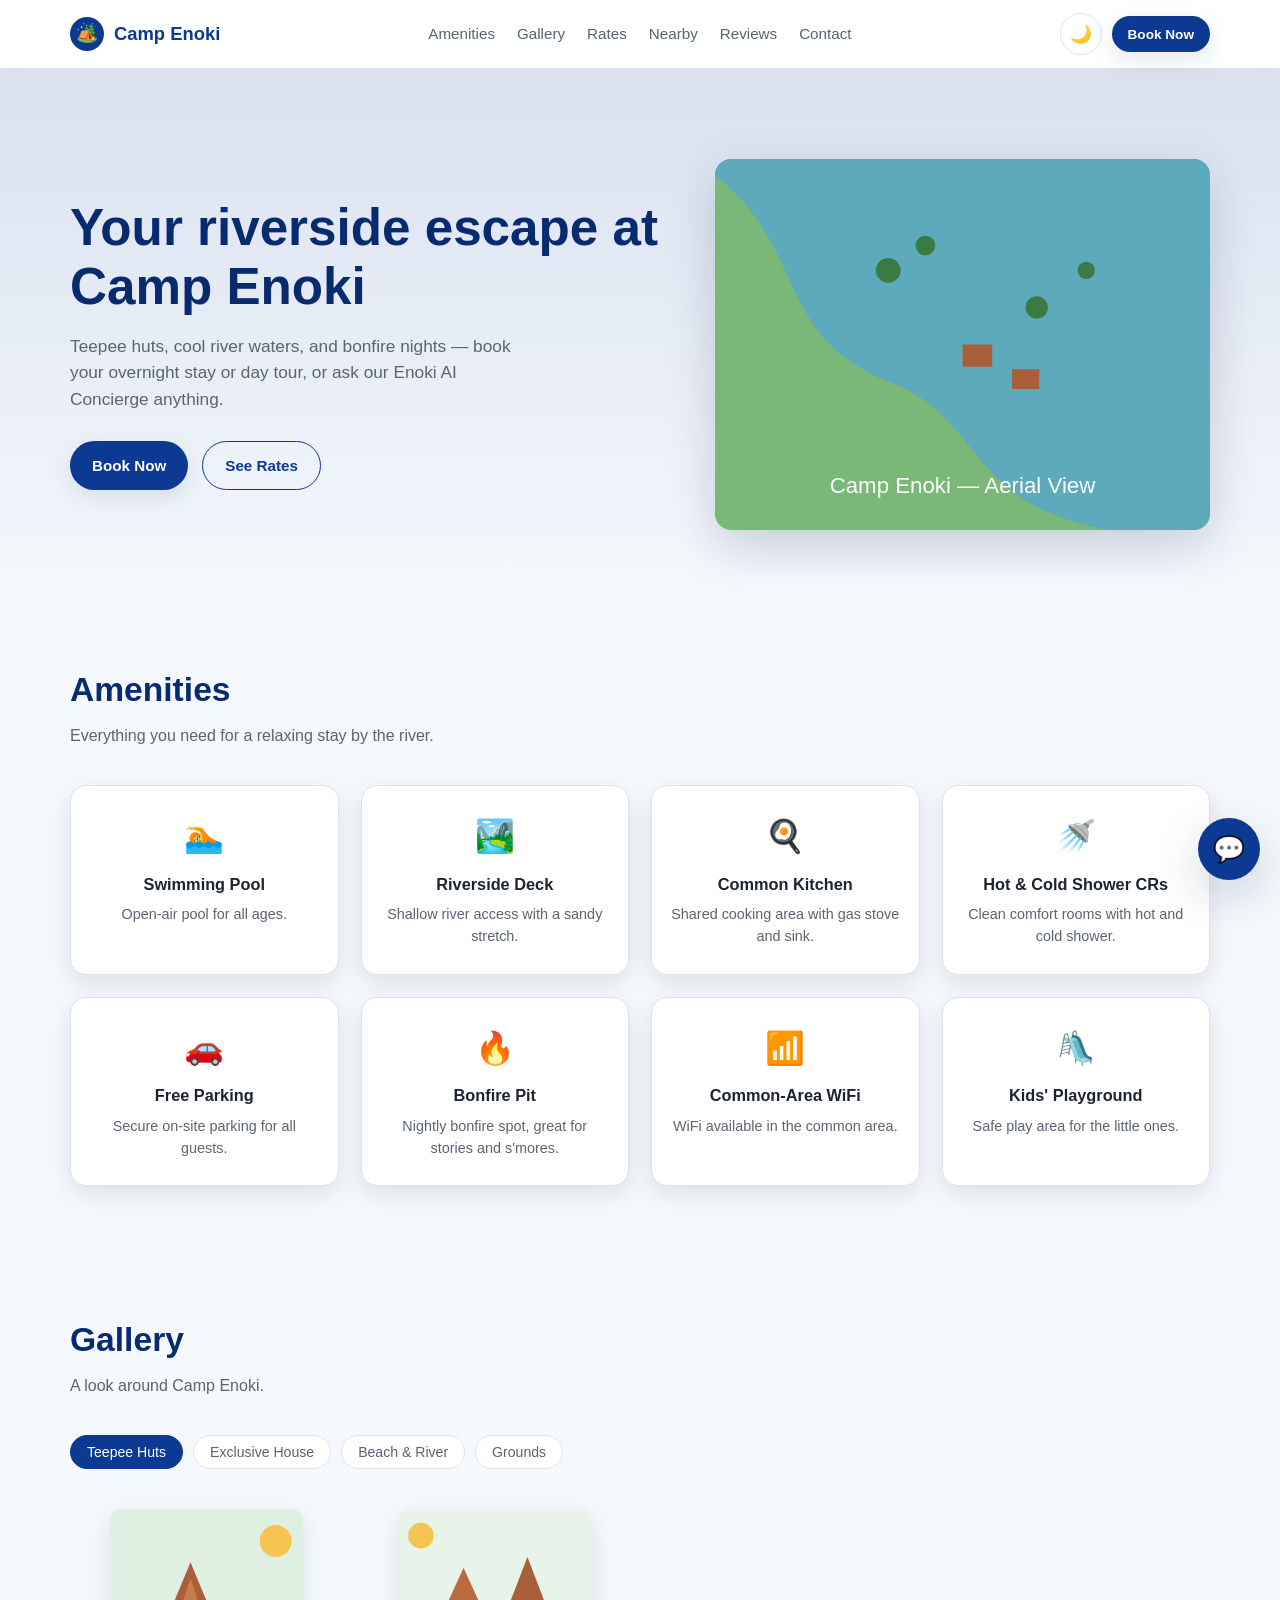
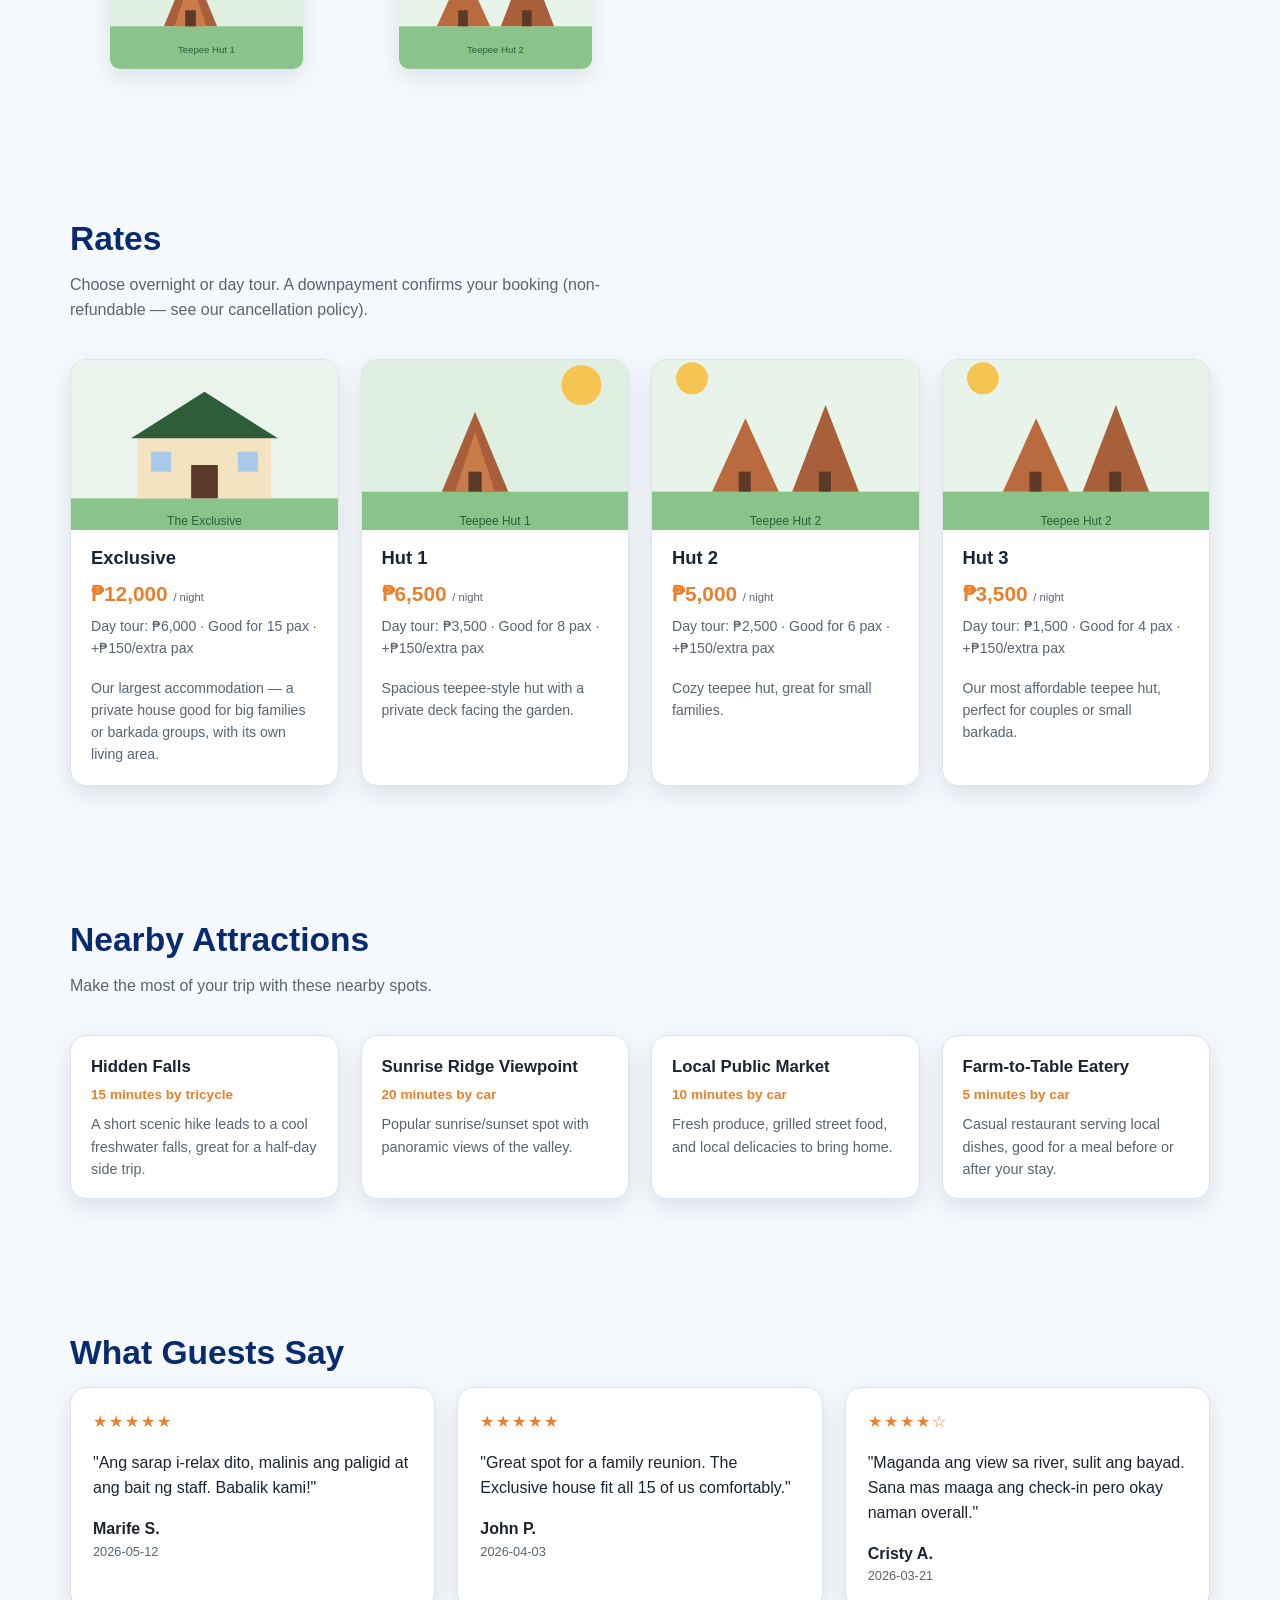
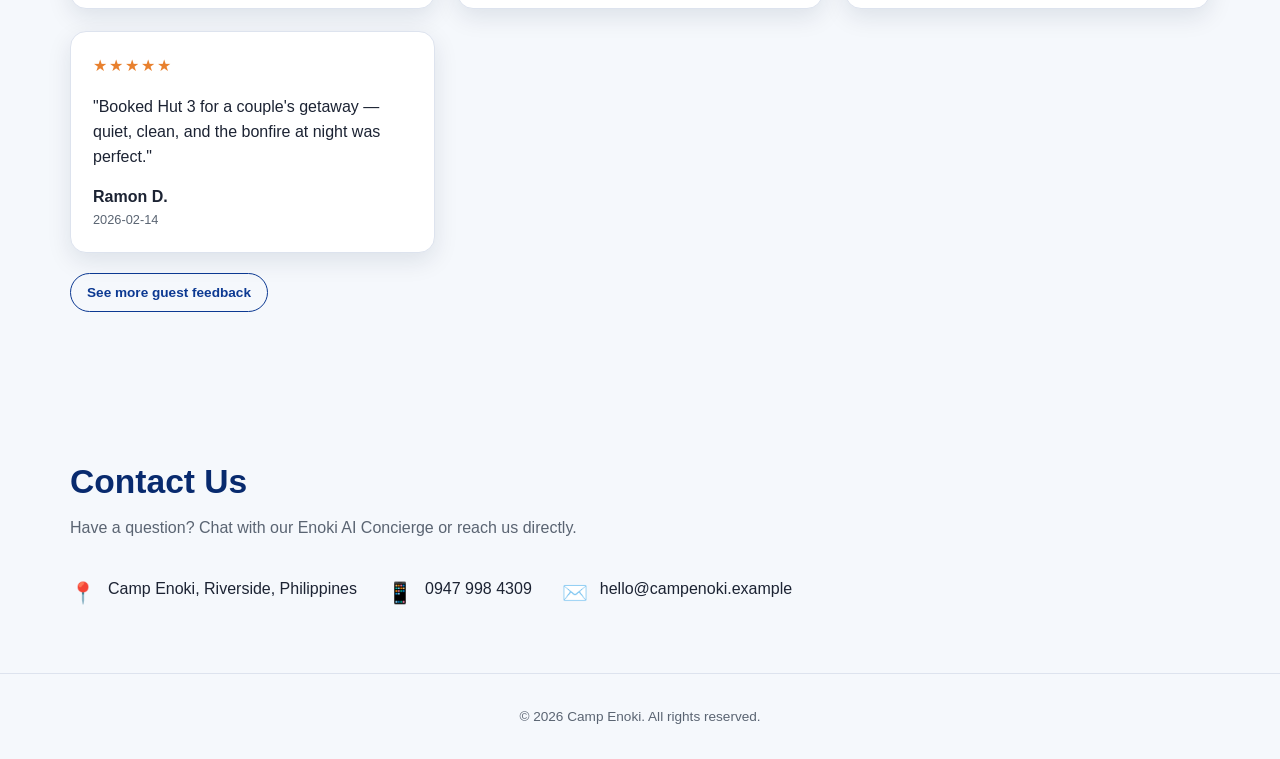
==== index.html @ 777eb02c "Initial commit: Camp Enoki AI Concierge (Phase 1 + Phase 2) Static GitHub Pages site with a local-FA" ====
<!doctype html>
<html lang="en">
<head>
<meta charset="UTF-8" />
<meta name="viewport" content="width=device-width, initial-scale=1, viewport-fit=cover" />
<title>Camp Enoki — Nature Resort & Getaway</title>
<meta name="description" content="Camp Enoki resort — teepee huts, riverside swimming, and the Enoki AI Concierge to help with rates, availability, directions, amenities, and booking." />
<meta name="theme-color" content="#0c3992" />
<link rel="manifest" href="manifest.webmanifest" />
<link rel="icon" href="icons/icon-192.png" />
<link rel="apple-touch-icon" href="icons/icon-192.png" />
<link rel="stylesheet" href="css/styles.css" />
</head>
<body>

<header class="site-header">
  <div class="wrap">
    <a class="brand" href="#top">
      <span class="brand-logo">🏕️</span>
      <span id="brandName">Camp Enoki</span>
    </a>
    <nav>
      <ul class="nav-links" id="navLinks">
        <li><a href="#amenities">Amenities</a></li>
        <li><a href="#gallery">Gallery</a></li>
        <li><a href="#rates">Rates</a></li>
        <li><a href="#attractions">Nearby</a></li>
        <li><a href="#reviews">Reviews</a></li>
        <li><a href="#contact">Contact</a></li>
      </ul>
    </nav>
    <div class="header-actions">
      <button class="theme-toggle" id="themeToggle" aria-label="Toggle dark mode">🌙</button>
      <button class="btn btn-primary btn-sm" data-open-booking>Book Now</button>
      <button class="nav-toggle" id="navToggle" aria-label="Toggle menu">☰</button>
    </div>
  </div>
</header>

<main id="top">
  <section class="hero">
    <div class="wrap">
      <div>
        <h1 id="heroTitle">Your riverside escape at Camp Enoki</h1>
        <p id="heroSubtitle">Teepee huts, cool river waters, and bonfire nights — book your overnight stay or day tour, or ask our Enoki AI Concierge anything.</p>
        <div class="hero-actions">
          <button class="btn btn-primary" data-open-booking>Book Now</button>
          <a class="btn btn-outline" href="#rates">See Rates</a>
        </div>
      </div>
      <div class="hero-art">
        <img src="images/aerial-1.svg" alt="Camp Enoki aerial view" />
      </div>
    </div>
  </section>

  <section id="amenities">
    <div class="wrap">
      <h2 class="section-title">Amenities</h2>
      <p class="section-sub">Everything you need for a relaxing stay by the river.</p>
      <div class="grid grid-4" id="amenitiesGrid"></div>
    </div>
  </section>

  <section id="gallery">
    <div class="wrap">
      <h2 class="section-title">Gallery</h2>
      <p class="section-sub">A look around Camp Enoki.</p>
      <div class="gallery-tabs" id="galleryTabs"></div>
      <div class="gallery-grid" id="galleryGrid"></div>
    </div>
  </section>

  <section id="rates">
    <div class="wrap">
      <h2 class="section-title">Rates</h2>
      <p class="section-sub">Choose overnight or day tour. A downpayment confirms your booking (non-refundable — see our cancellation policy).</p>
      <div class="grid grid-4" id="ratesGrid"></div>
    </div>
  </section>

  <section id="attractions">
    <div class="wrap">
      <h2 class="section-title">Nearby Attractions</h2>
      <p class="section-sub">Make the most of your trip with these nearby spots.</p>
      <div class="grid grid-4" id="attractionsGrid"></div>
    </div>
  </section>

  <section id="reviews">
    <div class="wrap">
      <h2 class="section-title">What Guests Say</h2>
      <div class="grid grid-3" id="reviewsGrid"></div>
      <p style="margin-top:20px">
        <a class="btn btn-outline btn-sm" href="https://drive.google.com/drive/folders/1k8JHJHO5PK9kFqcwMkbS06wpeqVtQdl6?usp=sharing" target="_blank" rel="noopener">See more guest feedback</a>
      </p>
    </div>
  </section>

  <section id="contact">
    <div class="wrap">
      <h2 class="section-title">Contact Us</h2>
      <p class="section-sub">Have a question? Chat with our Enoki AI Concierge or reach us directly.</p>
      <div class="contact-block">
        <div class="contact-item"><span class="icon">📍</span><div id="contactAddress">Camp Enoki<br />Riverside, Philippines</div></div>
        <div class="contact-item"><span class="icon">📱</span><div id="contactPhone">0947 998 4309</div></div>
        <div class="contact-item"><span class="icon">✉️</span><div id="contactEmail">hello@campenoki.example</div></div>
        <div class="contact-item hidden" id="contactFacebookItem"><span class="icon">📘</span><div><a id="contactFacebookLink" href="#" target="_blank" rel="noopener">Facebook Page</a></div></div>
      </div>
    </div>
  </section>
</main>

<footer class="site-footer">
  <div class="wrap">&copy; <span id="year"></span> <span id="footerResortName">Camp Enoki</span>. All rights reserved.</div>
</footer>

<script src="js/data-store.js"></script>
<script src="js/i18n.js"></script>
<script src="js/faq-engine.js"></script>
<script src="js/ai-adapter.js"></script>
<script src="js/booking-wizard.js"></script>
<script src="js/chat-widget.js"></script>
<script src="js/main.js"></script>
<script>
if ("serviceWorker" in navigator) {
  window.addEventListener("load", () => navigator.serviceWorker.register("service-worker.js").catch(() => {}));
}
</script>
</body>
</html>
---- css/styles.css ----
/* ===== Design tokens ===== */
/* Brand blue (#0c3992) matches the live Camp Enoki booking portal's real brandColor setting. */
:root {
  --brand: #0c3992;
  --brand-light: #2a56b8;
  --brand-dark: #082a6e;
  --accent: #e8802e;
  --sand: #f4e3c1;
  --bg: #f5f8fc;
  --surface: #ffffff;
  --text: #1c2333;
  --text-muted: #5a6472;
  --border: #dde3ee;
  --radius: 16px;
  --radius-sm: 10px;
  --shadow: 0 8px 24px rgba(12, 30, 60, 0.10);
  --shadow-lg: 0 16px 48px rgba(12, 30, 60, 0.18);
  --maxw: 1180px;
  --font: -apple-system, BlinkMacSystemFont, "Segoe UI", Roboto, Helvetica, Arial, sans-serif;
}

:root[data-theme="dark"] {
  --brand: #6f9ce8;
  --brand-light: #8fb4f2;
  --brand-dark: #0c3992;
  --accent: #f5a252;
  --bg: #0f1720;
  --surface: #17212c;
  --text: #eef2f8;
  --text-muted: #a9b4c4;
  --border: #263140;
  --shadow: 0 8px 24px rgba(0, 0, 0, 0.35);
  --shadow-lg: 0 16px 48px rgba(0, 0, 0, 0.5);
}

@media (prefers-color-scheme: dark) {
  :root:not([data-theme="light"]) {
    --brand: #6f9ce8;
    --brand-light: #8fb4f2;
    --brand-dark: #0c3992;
    --accent: #f5a252;
    --bg: #0f1720;
    --surface: #17212c;
    --text: #eef2f8;
    --text-muted: #a9b4c4;
    --border: #263140;
    --shadow: 0 8px 24px rgba(0, 0, 0, 0.35);
    --shadow-lg: 0 16px 48px rgba(0, 0, 0, 0.5);
  }
}

* { box-sizing: border-box; }
html { scroll-behavior: smooth; }
body {
  margin: 0;
  font-family: var(--font);
  background: var(--bg);
  color: var(--text);
  line-height: 1.55;
  -webkit-font-smoothing: antialiased;
}
img { max-width: 100%; display: block; }
a { color: inherit; }
button { font-family: inherit; }

.wrap { max-width: var(--maxw); margin: 0 auto; padding: 0 20px; }

/* ===== Header ===== */
.site-header {
  position: sticky; top: 0; z-index: 40;
  background: color-mix(in srgb, var(--surface) 88%, transparent);
  backdrop-filter: blur(10px);
  border-bottom: 1px solid var(--border);
}
.site-header .wrap { display: flex; align-items: center; justify-content: space-between; height: 68px; }
.brand { display: flex; align-items: center; gap: 10px; font-weight: 700; font-size: 1.15rem; color: var(--brand); text-decoration: none; }
.brand-logo { width: 34px; height: 34px; border-radius: 50%; background: var(--brand); display: grid; place-items: center; color: #fff; font-size: 1.1rem; }
.nav-links { display: flex; gap: 22px; list-style: none; margin: 0; padding: 0; }
.nav-links a { text-decoration: none; font-weight: 500; color: var(--text-muted); font-size: 0.95rem; transition: color .15s; }
.nav-links a:hover { color: var(--brand); }
.header-actions { display: flex; align-items: center; gap: 10px; }
.theme-toggle {
  width: 42px; height: 42px; border-radius: 50%; border: 1px solid var(--border);
  background: var(--surface); cursor: pointer; display: grid; place-items: center; font-size: 1.1rem;
}
.nav-toggle { display: none; }

/* ===== Buttons ===== */
.btn {
  display: inline-flex; align-items: center; justify-content: center; gap: 8px;
  padding: 12px 22px; border-radius: 999px; border: none; cursor: pointer;
  font-weight: 600; font-size: 0.95rem; text-decoration: none; transition: transform .15s, box-shadow .15s, background .15s;
  min-height: 44px;
}
.btn-primary { background: var(--brand); color: #fff; box-shadow: var(--shadow); }
.btn-primary:hover { background: var(--brand-dark); transform: translateY(-1px); }
.btn-outline { background: transparent; color: var(--brand); border: 1.5px solid var(--brand); }
.btn-outline:hover { background: color-mix(in srgb, var(--brand) 10%, transparent); }
.btn-ghost { background: transparent; color: var(--text-muted); }
.btn-block { width: 100%; }
.btn-sm { padding: 8px 16px; font-size: 0.85rem; min-height: 36px; }
.btn:disabled { opacity: .5; cursor: not-allowed; }

/* ===== Hero ===== */
.hero {
  position: relative; overflow: hidden; padding: 90px 0 70px;
  background: linear-gradient(180deg, color-mix(in srgb, var(--brand) 12%, var(--bg)) 0%, var(--bg) 100%);
}
.hero .wrap { display: grid; gap: 40px; align-items: center; }
@media (min-width: 860px) { .hero .wrap { grid-template-columns: 1.1fr 0.9fr; } }
.hero h1 { font-size: clamp(2rem, 4.5vw, 3.2rem); margin: 0 0 16px; color: var(--brand-dark); line-height: 1.15; }
:root[data-theme="dark"] .hero h1 { color: var(--brand-light); }
.hero p { color: var(--text-muted); font-size: 1.08rem; max-width: 46ch; margin: 0 0 28px; }
.hero-actions { display: flex; gap: 14px; flex-wrap: wrap; }
.hero-art { border-radius: var(--radius); overflow: hidden; box-shadow: var(--shadow-lg); animation: float 6s ease-in-out infinite; }
@keyframes float { 0%,100% { transform: translateY(0); } 50% { transform: translateY(-8px); } }

/* ===== Sections ===== */
section { padding: 64px 0; }
.section-title { font-size: clamp(1.5rem, 3vw, 2.1rem); margin: 0 0 8px; color: var(--brand-dark); }
:root[data-theme="dark"] .section-title { color: var(--brand-light); }
.section-sub { color: var(--text-muted); margin: 0 0 36px; max-width: 60ch; }

.grid { display: grid; gap: 22px; }
.grid-4 { grid-template-columns: repeat(4, 1fr); }
.grid-3 { grid-template-columns: repeat(3, 1fr); }
.grid-2 { grid-template-columns: repeat(2, 1fr); }
@media (max-width: 900px) { .grid-4 { grid-template-columns: repeat(2, 1fr); } .grid-3 { grid-template-columns: repeat(2, 1fr); } }
@media (max-width: 560px) { .grid-4, .grid-3, .grid-2 { grid-template-columns: 1fr; } }

.card {
  background: var(--surface); border: 1px solid var(--border); border-radius: var(--radius);
  box-shadow: var(--shadow); overflow: hidden; transition: transform .18s, box-shadow .18s;
}
.card:hover { transform: translateY(-3px); box-shadow: var(--shadow-lg); }
.card-body { padding: 18px 20px; }
.card img { width: 100%; height: 170px; object-fit: cover; background: var(--sand); }

.amenity-card { text-align: center; padding: 26px 18px; }
.amenity-icon { font-size: 2rem; margin-bottom: 10px; }
.amenity-card h3 { margin: 0 0 6px; font-size: 1.02rem; }
.amenity-card p { margin: 0; color: var(--text-muted); font-size: 0.9rem; }

.rate-card h3 { margin: 14px 20px 0; font-size: 1.15rem; }
.rate-card .price { color: var(--accent); font-weight: 700; font-size: 1.3rem; margin: 6px 20px 0; }
.rate-card .price small { font-size: 0.7rem; font-weight: 500; color: var(--text-muted); }
.rate-card .meta { margin: 6px 20px 18px; color: var(--text-muted); font-size: 0.88rem; }

.gallery-tabs { display: flex; gap: 10px; flex-wrap: wrap; margin-bottom: 24px; }
.gallery-tab {
  padding: 8px 16px; border-radius: 999px; border: 1px solid var(--border); background: var(--surface);
  cursor: pointer; font-size: 0.88rem; font-weight: 500; color: var(--text-muted);
}
.gallery-tab.active { background: var(--brand); color: #fff; border-color: var(--brand); }
.gallery-grid { display: grid; grid-template-columns: repeat(auto-fill, minmax(220px, 1fr)); gap: 16px; }
.gallery-item { border-radius: var(--radius-sm); overflow: hidden; box-shadow: var(--shadow); }
.gallery-item img { height: 160px; object-fit: cover; }

.attraction-card .card-body { display: flex; flex-direction: column; gap: 4px; }
.attraction-card h3 { margin: 0; font-size: 1.05rem; }
.attraction-card .distance { color: var(--accent); font-size: 0.85rem; font-weight: 600; }
.attraction-card p { margin: 4px 0 0; color: var(--text-muted); font-size: 0.9rem; }

.review-card .card-body { padding: 22px; }
.review-stars { color: var(--accent); letter-spacing: 2px; }
.review-name { font-weight: 600; margin-top: 10px; }
.review-date { color: var(--text-muted); font-size: 0.8rem; }

.contact-block { display: flex; flex-wrap: wrap; gap: 30px; align-items: flex-start; }
.contact-item { display: flex; gap: 12px; align-items: flex-start; }
.contact-item .icon { font-size: 1.3rem; }

footer.site-footer { padding: 32px 0; text-align: center; color: var(--text-muted); font-size: 0.85rem; border-top: 1px solid var(--border); }

/* ===== Chat widget ===== */
.chat-fab {
  position: fixed; right: 20px; bottom: 20px; z-index: 60;
  width: 62px; height: 62px; border-radius: 50%; border: none; cursor: pointer;
  background: var(--brand); color: #fff; font-size: 1.6rem; box-shadow: var(--shadow-lg);
  display: grid; place-items: center; transition: transform .18s;
}
.chat-fab:hover { transform: scale(1.06); }
.chat-fab .badge {
  position: absolute; top: -4px; right: -4px; background: var(--accent); color: #fff;
  font-size: 0.65rem; font-weight: 700; border-radius: 999px; padding: 2px 6px; min-width: 18px; text-align: center;
}

.chat-panel {
  position: fixed; right: 20px; bottom: 96px; z-index: 60;
  width: min(380px, calc(100vw - 40px)); height: min(560px, calc(100vh - 140px));
  background: var(--surface); border-radius: var(--radius); box-shadow: var(--shadow-lg);
  border: 1px solid var(--border); display: flex; flex-direction: column; overflow: hidden;
  transform: translateY(16px) scale(.98); opacity: 0; pointer-events: none; transition: all .18s ease-out;
}
.chat-panel.open { transform: translateY(0) scale(1); opacity: 1; pointer-events: auto; }

.chat-header { background: var(--brand); color: #fff; padding: 16px 18px; display: flex; align-items: center; justify-content: space-between; }
.chat-header .title { font-weight: 700; font-size: 1rem; }
.chat-header .subtitle { font-size: 0.78rem; opacity: 0.85; }
.chat-close { background: none; border: none; color: #fff; font-size: 1.2rem; cursor: pointer; padding: 4px; }

.chat-messages { flex: 1; overflow-y: auto; padding: 16px; display: flex; flex-direction: column; gap: 12px; background: var(--bg); }
.msg { max-width: 88%; padding: 11px 14px; border-radius: 14px; font-size: 0.92rem; animation: pop .15s ease-out; white-space: pre-wrap; }
@keyframes pop { from { opacity: 0; transform: translateY(4px); } to { opacity: 1; transform: translateY(0); } }
.msg.bot { align-self: flex-start; background: var(--surface); border: 1px solid var(--border); border-bottom-left-radius: 4px; }
.msg.user { align-self: flex-end; background: var(--brand); color: #fff; border-bottom-right-radius: 4px; }
.msg-media { margin-top: 8px; border-radius: 10px; overflow: hidden; }
.msg-media img, .msg-media video { width: 100%; border-radius: 10px; }
.msg-media figcaption { font-size: 0.75rem; color: var(--text-muted); margin-top: 4px; }
.msg-buttons { display: flex; flex-wrap: wrap; gap: 8px; margin-top: 10px; }
.msg-btn {
  border: 1px solid var(--brand); color: var(--brand); background: transparent; border-radius: 999px;
  padding: 7px 14px; font-size: 0.82rem; cursor: pointer; font-weight: 600;
}
.msg-btn:hover { background: color-mix(in srgb, var(--brand) 10%, transparent); }
.msg-quick { display: flex; flex-wrap: wrap; gap: 8px; margin-top: 10px; }

.chat-input-row { display: flex; gap: 8px; padding: 12px; border-top: 1px solid var(--border); background: var(--surface); }
.chat-input-row input {
  flex: 1; border: 1px solid var(--border); border-radius: 999px; padding: 11px 16px; font-size: 0.92rem;
  background: var(--bg); color: var(--text);
}
.chat-input-row input:focus { outline: 2px solid var(--brand); outline-offset: 1px; }
.chat-send { width: 44px; height: 44px; border-radius: 50%; border: none; background: var(--brand); color: #fff; font-size: 1.1rem; cursor: pointer; }

/* ===== Modal (booking wizard) ===== */
.modal-overlay {
  position: fixed; inset: 0; background: rgba(10, 18, 10, 0.5); z-index: 70;
  display: flex; align-items: center; justify-content: center; padding: 16px;
  opacity: 0; pointer-events: none; transition: opacity .15s;
}
.modal-overlay.open { opacity: 1; pointer-events: auto; }
.modal-box {
  background: var(--surface); border-radius: var(--radius); max-width: 520px; width: 100%;
  max-height: 90vh; overflow-y: auto; box-shadow: var(--shadow-lg); padding: 28px;
}
.modal-box h2 { margin: 0 0 4px; color: var(--brand-dark); }
:root[data-theme="dark"] .modal-box h2 { color: var(--brand-light); }
.modal-close-x { float: right; background: none; border: none; font-size: 1.3rem; cursor: pointer; color: var(--text-muted); }

.steps-indicator { display: flex; gap: 6px; margin: 16px 0 22px; }
.steps-indicator span { flex: 1; height: 5px; border-radius: 3px; background: var(--border); }
.steps-indicator span.active { background: var(--brand); }

.form-row { margin-bottom: 16px; }
.form-row label { display: block; font-size: 0.86rem; font-weight: 600; margin-bottom: 6px; color: var(--text-muted); }
.form-row input, .form-row select, .form-row textarea {
  width: 100%; padding: 12px 14px; border-radius: var(--radius-sm); border: 1px solid var(--border);
  background: var(--bg); color: var(--text); font-size: 0.95rem; font-family: inherit; min-height: 44px;
}
.form-row textarea { min-height: 80px; resize: vertical; }
.form-row-2 { display: grid; grid-template-columns: 1fr 1fr; gap: 12px; }
.form-actions { display: flex; justify-content: space-between; gap: 10px; margin-top: 22px; }
.pill-toggle { display: flex; gap: 10px; }
.pill-toggle label {
  flex: 1; text-align: center; border: 1.5px solid var(--border); border-radius: 999px; padding: 10px;
  cursor: pointer; font-weight: 600; font-size: 0.9rem; color: var(--text-muted);
}
.pill-toggle input { display: none; }
.pill-toggle input:checked + span { color: var(--brand); }
.pill-toggle label:has(input:checked) { border-color: var(--brand); background: color-mix(in srgb, var(--brand) 10%, transparent); }

.booking-summary { background: var(--bg); border-radius: var(--radius-sm); padding: 16px; font-size: 0.9rem; }
.booking-summary div { display: flex; justify-content: space-between; padding: 4px 0; }
.booking-success { text-align: center; padding: 20px 0; }
.booking-success .icon { font-size: 3rem; }

/* ===== Admin page ===== */
.admin-body { background: var(--bg); min-height: 100vh; }
.admin-header { background: var(--brand); color: #fff; padding: 18px 0; }
.admin-header .wrap { display: flex; justify-content: space-between; align-items: center; }
.admin-main { max-width: 1100px; margin: 0 auto; padding: 26px 20px 60px; }
.admin-toolbar { display: flex; gap: 12px; flex-wrap: wrap; margin-bottom: 18px; align-items: center; }
.admin-toolbar input[type="search"] {
  flex: 1; min-width: 200px; padding: 10px 14px; border-radius: var(--radius-sm); border: 1px solid var(--border);
  background: var(--surface); color: var(--text);
}
.admin-table-wrap { overflow-x: auto; background: var(--surface); border-radius: var(--radius); border: 1px solid var(--border); }
table.admin-table { width: 100%; border-collapse: collapse; font-size: 0.88rem; }
table.admin-table th, table.admin-table td { padding: 10px 14px; text-align: left; border-bottom: 1px solid var(--border); vertical-align: top; }
table.admin-table th { background: color-mix(in srgb, var(--brand) 8%, transparent); font-weight: 700; }
table.admin-table tr:last-child td { border-bottom: none; }
.tag { display: inline-block; background: color-mix(in srgb, var(--brand) 12%, transparent); color: var(--brand); border-radius: 999px; padding: 3px 10px; font-size: 0.76rem; font-weight: 600; }
.admin-actions { display: flex; gap: 6px; }
.admin-empty { padding: 40px; text-align: center; color: var(--text-muted); }
.admin-tabs { display: flex; gap: 6px; flex-wrap: wrap; margin-bottom: 20px; border-bottom: 1px solid var(--border); padding-bottom: 4px; }
.admin-tab {
  padding: 9px 14px; border: none; background: transparent; border-radius: var(--radius-sm) var(--radius-sm) 0 0;
  cursor: pointer; font-weight: 600; font-size: 0.85rem; color: var(--text-muted);
}
.admin-tab.active { background: var(--brand); color: #fff; }
.tab-panel { padding-top: 4px; }
.settings-form { max-width: 560px; display: flex; flex-direction: column; gap: 4px; }
.image-field-preview { width: 90px; height: 60px; object-fit: cover; border-radius: var(--radius-sm); border: 1px solid var(--border); }

.auth-gate { position: fixed; inset: 0; z-index: 100; background: var(--bg); display: flex; align-items: center; justify-content: center; padding: 20px; }
.auth-gate.hidden { display: none; }
.auth-gate-box { max-width: 360px; width: 100%; text-align: center; background: var(--surface); border: 1px solid var(--border); border-radius: var(--radius); padding: 32px 28px; box-shadow: var(--shadow-lg); }
.auth-gate-box h2 { margin: 6px 0 14px; color: var(--brand-dark); }
:root[data-theme="dark"] .auth-gate-box h2 { color: var(--brand-light); }
.auth-gate-box input { width: 100%; padding: 12px 14px; border-radius: var(--radius-sm); border: 1px solid var(--border); background: var(--bg); color: var(--text); font-size: 0.95rem; margin: 14px 0 10px; min-height: 44px; }
.notice { padding: 10px 14px; border-radius: var(--radius-sm); font-size: 0.85rem; margin-bottom: 14px; }
.notice.info { background: color-mix(in srgb, var(--brand) 12%, transparent); color: var(--brand-dark); }
:root[data-theme="dark"] .notice.info { color: var(--brand-light); }

/* Utility */
.hidden { display: none !important; }
.visually-hidden { position: absolute; width: 1px; height: 1px; overflow: hidden; clip: rect(0 0 0 0); }
.text-center { text-align: center; }

@media (max-width: 720px) {
  .nav-links { position: fixed; top: 68px; left: 0; right: 0; background: var(--surface); flex-direction: column;
    padding: 16px 20px; border-bottom: 1px solid var(--border); display: none; gap: 14px; }
  .nav-links.open { display: flex; }
  .nav-toggle { display: grid; place-items: center; width: 42px; height: 42px; border-radius: 50%; border: 1px solid var(--border); background: var(--surface); font-size: 1.2rem; cursor: pointer; }
  .form-row-2 { grid-template-columns: 1fr; }
}
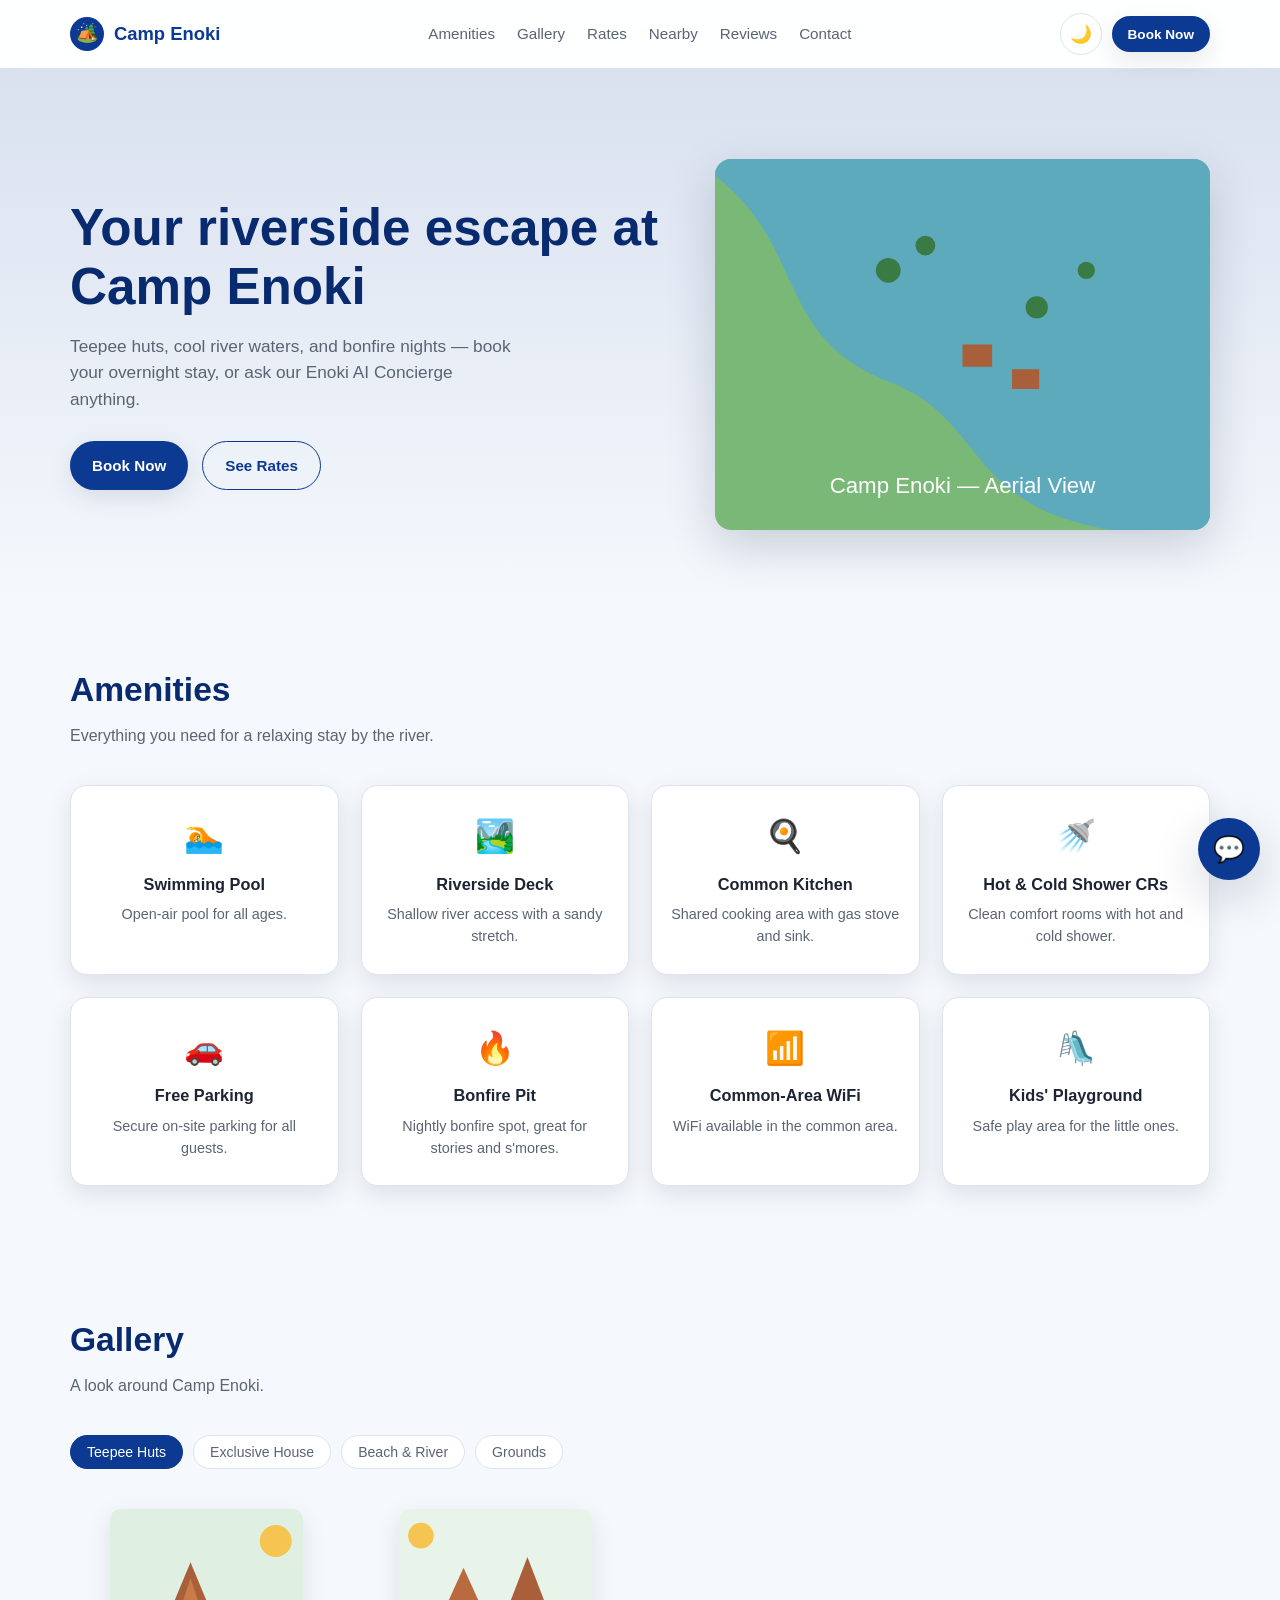
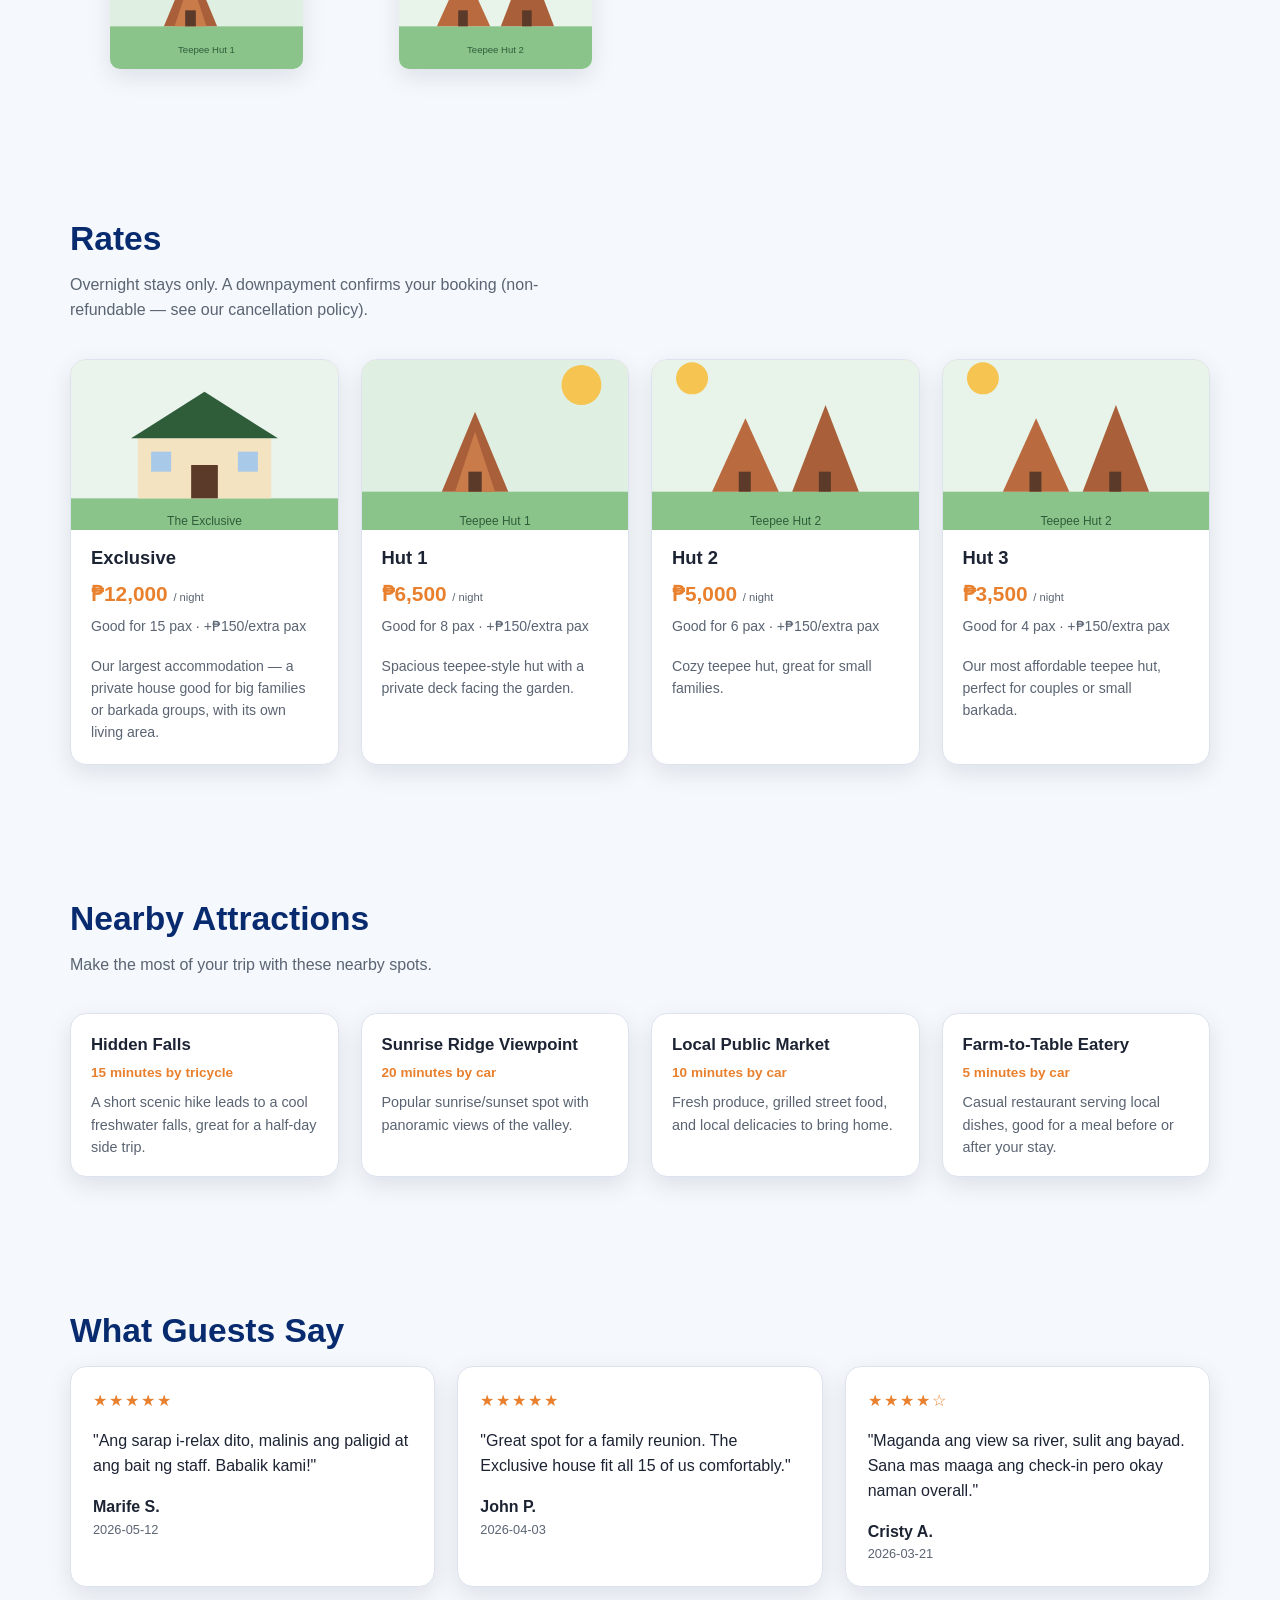
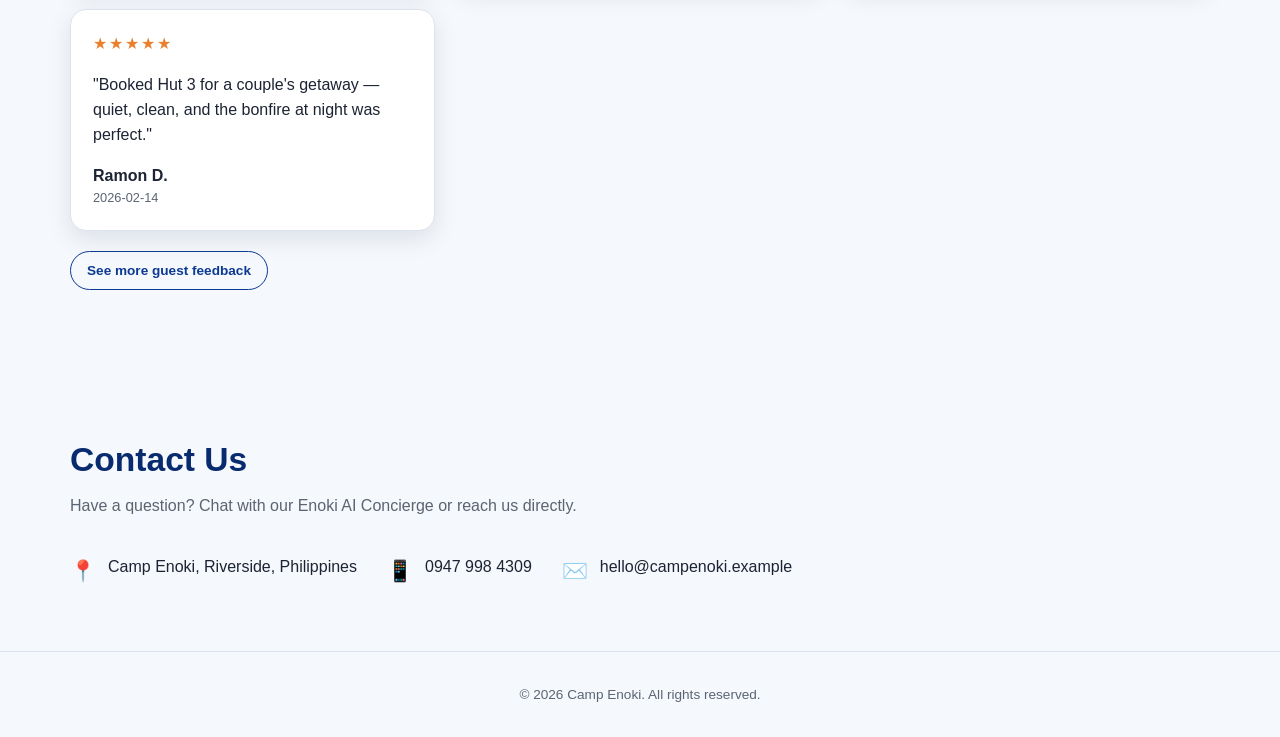
==== commit 27d9d6af: "Remove day tour offering (toggleable via Admin -> Site Settings) Added settings.offerDayTour flag (d" ====
--- a/index.html
+++ b/index.html
@@ -74,7 +74,7 @@
   <section id="rates">
     <div class="wrap">
       <h2 class="section-title">Rates</h2>
-      <p class="section-sub">Choose overnight or day tour. A downpayment confirms your booking (non-refundable — see our cancellation policy).</p>
+      <p class="section-sub" id="ratesSubtitle">Overnight stays only. A downpayment confirms your booking (non-refundable — see our cancellation policy).</p>
       <div class="grid grid-4" id="ratesGrid"></div>
     </div>
   </section>
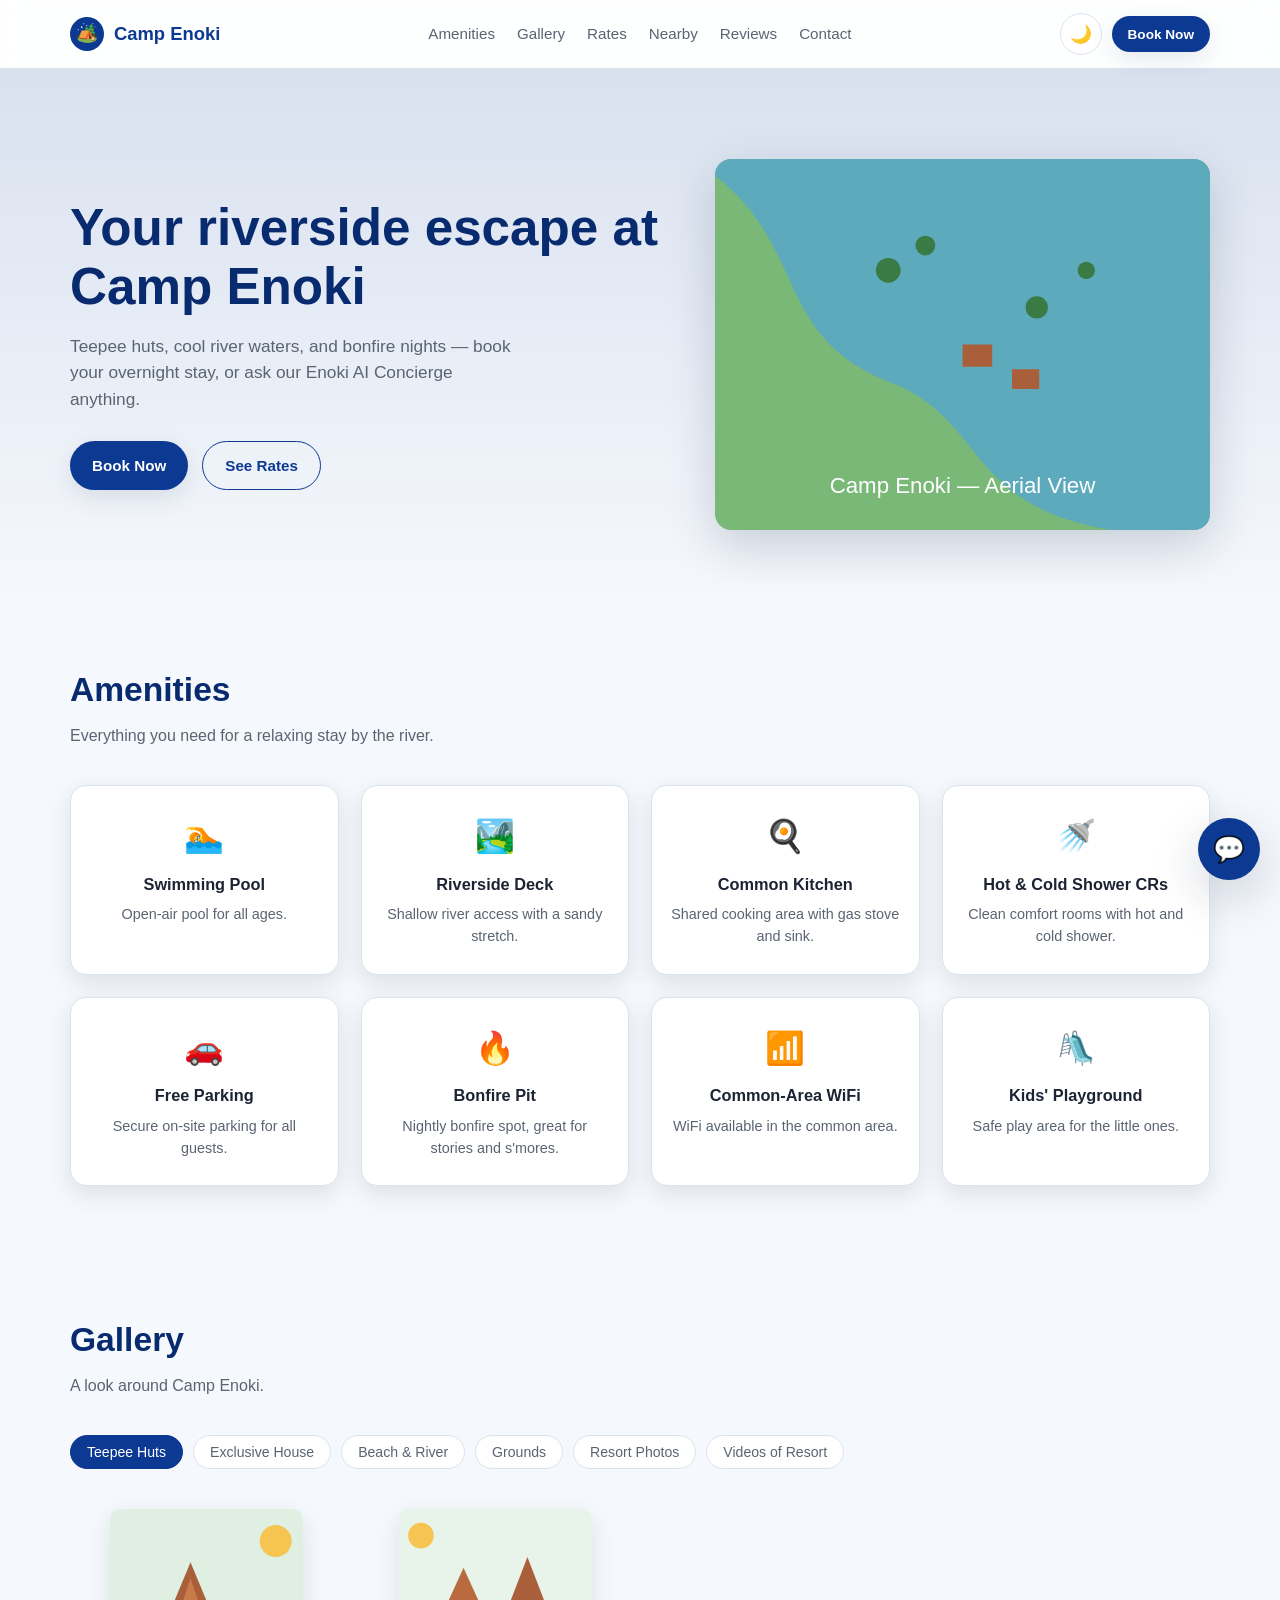
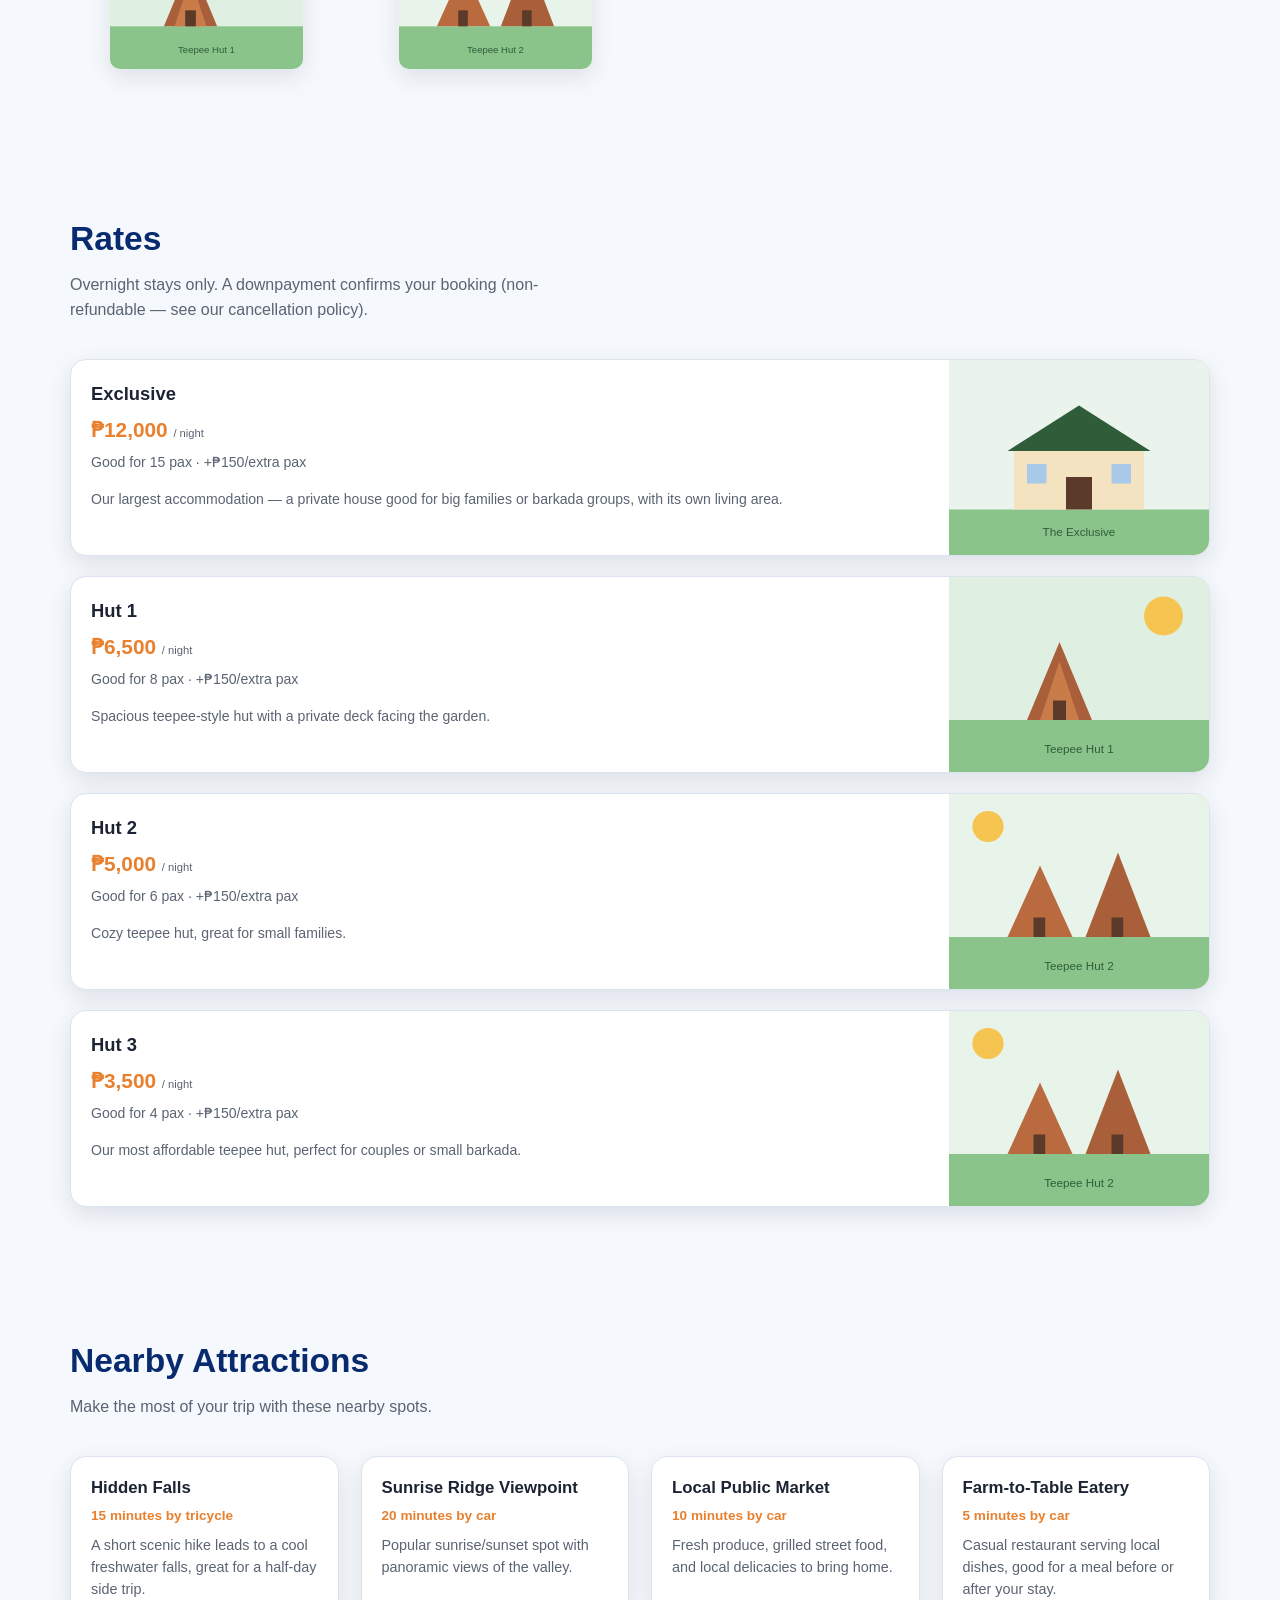
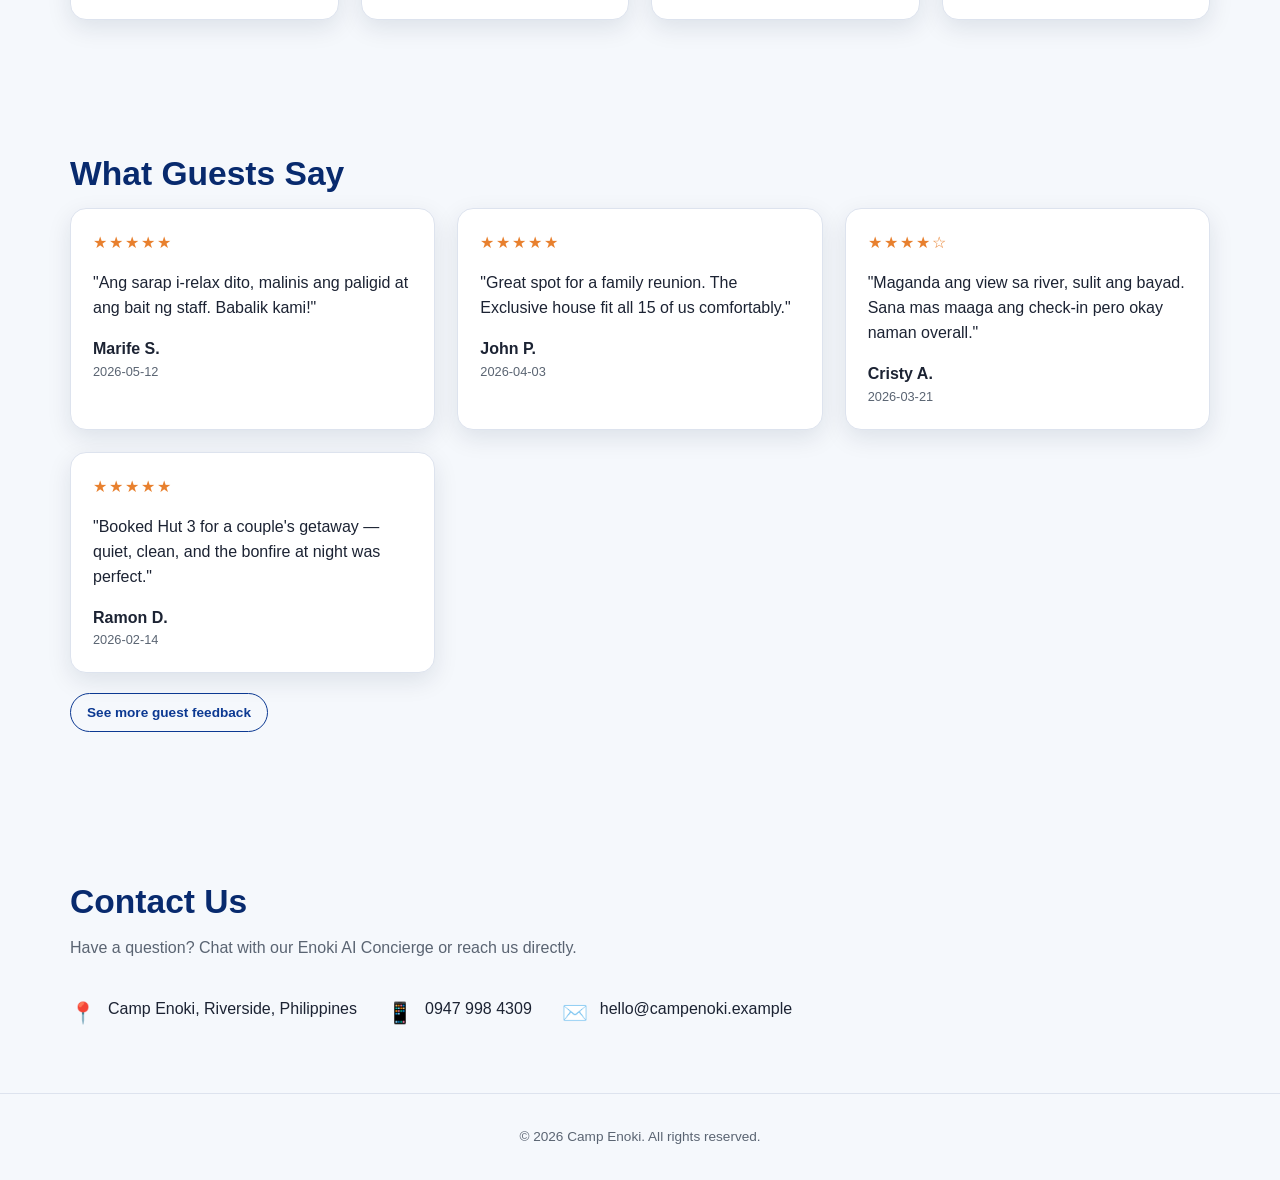
==== commit d36dd5a7: "Fix Rates photo upload silently failing + redesign card layout Root cause of "Save does nothing": a " ====
--- a/index.html
+++ b/index.html
@@ -75,7 +75,7 @@
     <div class="wrap">
       <h2 class="section-title">Rates</h2>
       <p class="section-sub" id="ratesSubtitle">Overnight stays only. A downpayment confirms your booking (non-refundable — see our cancellation policy).</p>
-      <div class="grid grid-4" id="ratesGrid"></div>
+      <div class="rates-list" id="ratesGrid"></div>
     </div>
   </section>
 
--- a/css/styles.css
+++ b/css/styles.css
@@ -125,6 +125,9 @@
 .grid-4 { grid-template-columns: repeat(4, 1fr); }
 .grid-3 { grid-template-columns: repeat(3, 1fr); }
 .grid-2 { grid-template-columns: repeat(2, 1fr); }
+/* For content whose item count varies (e.g. Rates can be 1 promo or 6 cottages) —
+   cards keep a sane width instead of stretching thin or leaving a lone card marooned. */
+.grid-auto { grid-template-columns: repeat(auto-fill, minmax(260px, 1fr)); align-items: start; }
 @media (max-width: 900px) { .grid-4 { grid-template-columns: repeat(2, 1fr); } .grid-3 { grid-template-columns: repeat(2, 1fr); } }
 @media (max-width: 560px) { .grid-4, .grid-3, .grid-2 { grid-template-columns: 1fr; } }
 
@@ -141,10 +144,32 @@
 .amenity-card h3 { margin: 0 0 6px; font-size: 1.02rem; }
 .amenity-card p { margin: 0; color: var(--text-muted); font-size: 0.9rem; }
 
-.rate-card h3 { margin: 14px 20px 0; font-size: 1.15rem; }
-.rate-card .price { color: var(--accent); font-weight: 700; font-size: 1.3rem; margin: 6px 20px 0; }
+.rates-list { display: flex; flex-direction: column; gap: 20px; }
+.rate-card { display: flex; flex-direction: row; align-items: stretch; }
+.rate-card-info { flex: 1; min-width: 0; padding: 20px; }
+.rate-card-photo { width: 260px; flex-shrink: 0; }
+.rate-card-photo img { width: 100%; height: 100%; object-fit: cover; display: block; background: var(--sand); }
+@media (max-width: 700px) {
+  .rate-card { flex-direction: column-reverse; }
+  .rate-card-photo { width: 100%; height: 200px; }
+}
+
+.rate-card h3 { margin: 0; font-size: 1.15rem; }
+.rate-card .price { color: var(--accent); font-weight: 700; font-size: 1.3rem; margin: 6px 0 0; }
 .rate-card .price small { font-size: 0.7rem; font-weight: 500; color: var(--text-muted); }
-.rate-card .meta { margin: 6px 20px 18px; color: var(--text-muted); font-size: 0.88rem; }
+.rate-card .meta { margin: 6px 0 14px; color: var(--text-muted); font-size: 0.88rem; }
+.rate-desc { margin: 0; }
+.rate-desc-text {
+  margin: 0; color: var(--text-muted); font-size: 0.88rem; line-height: 1.6;
+  white-space: pre-line; /* respects real line breaks the owner types, e.g. one bullet per line */
+}
+.rate-desc-text.clamped {
+  display: -webkit-box; -webkit-line-clamp: 4; -webkit-box-orient: vertical; overflow: hidden;
+}
+.rate-desc-toggle {
+  background: none; border: none; color: var(--brand); font-weight: 600; font-size: 0.82rem;
+  cursor: pointer; padding: 8px 0 0; text-decoration: underline;
+}
 
 .gallery-tabs { display: flex; gap: 10px; flex-wrap: wrap; margin-bottom: 24px; }
 .gallery-tab {
@@ -154,7 +179,8 @@
 .gallery-tab.active { background: var(--brand); color: #fff; border-color: var(--brand); }
 .gallery-grid { display: grid; grid-template-columns: repeat(auto-fill, minmax(220px, 1fr)); gap: 16px; }
 .gallery-item { border-radius: var(--radius-sm); overflow: hidden; box-shadow: var(--shadow); }
-.gallery-item img { height: 160px; object-fit: cover; }
+.gallery-item img { height: 160px; width: 100%; object-fit: cover; }
+.gallery-item .gallery-video-frame { width: 100%; height: 260px; display: block; background: #000; }
 
 .attraction-card .card-body { display: flex; flex-direction: column; gap: 4px; }
 .attraction-card h3 { margin: 0; font-size: 1.05rem; }
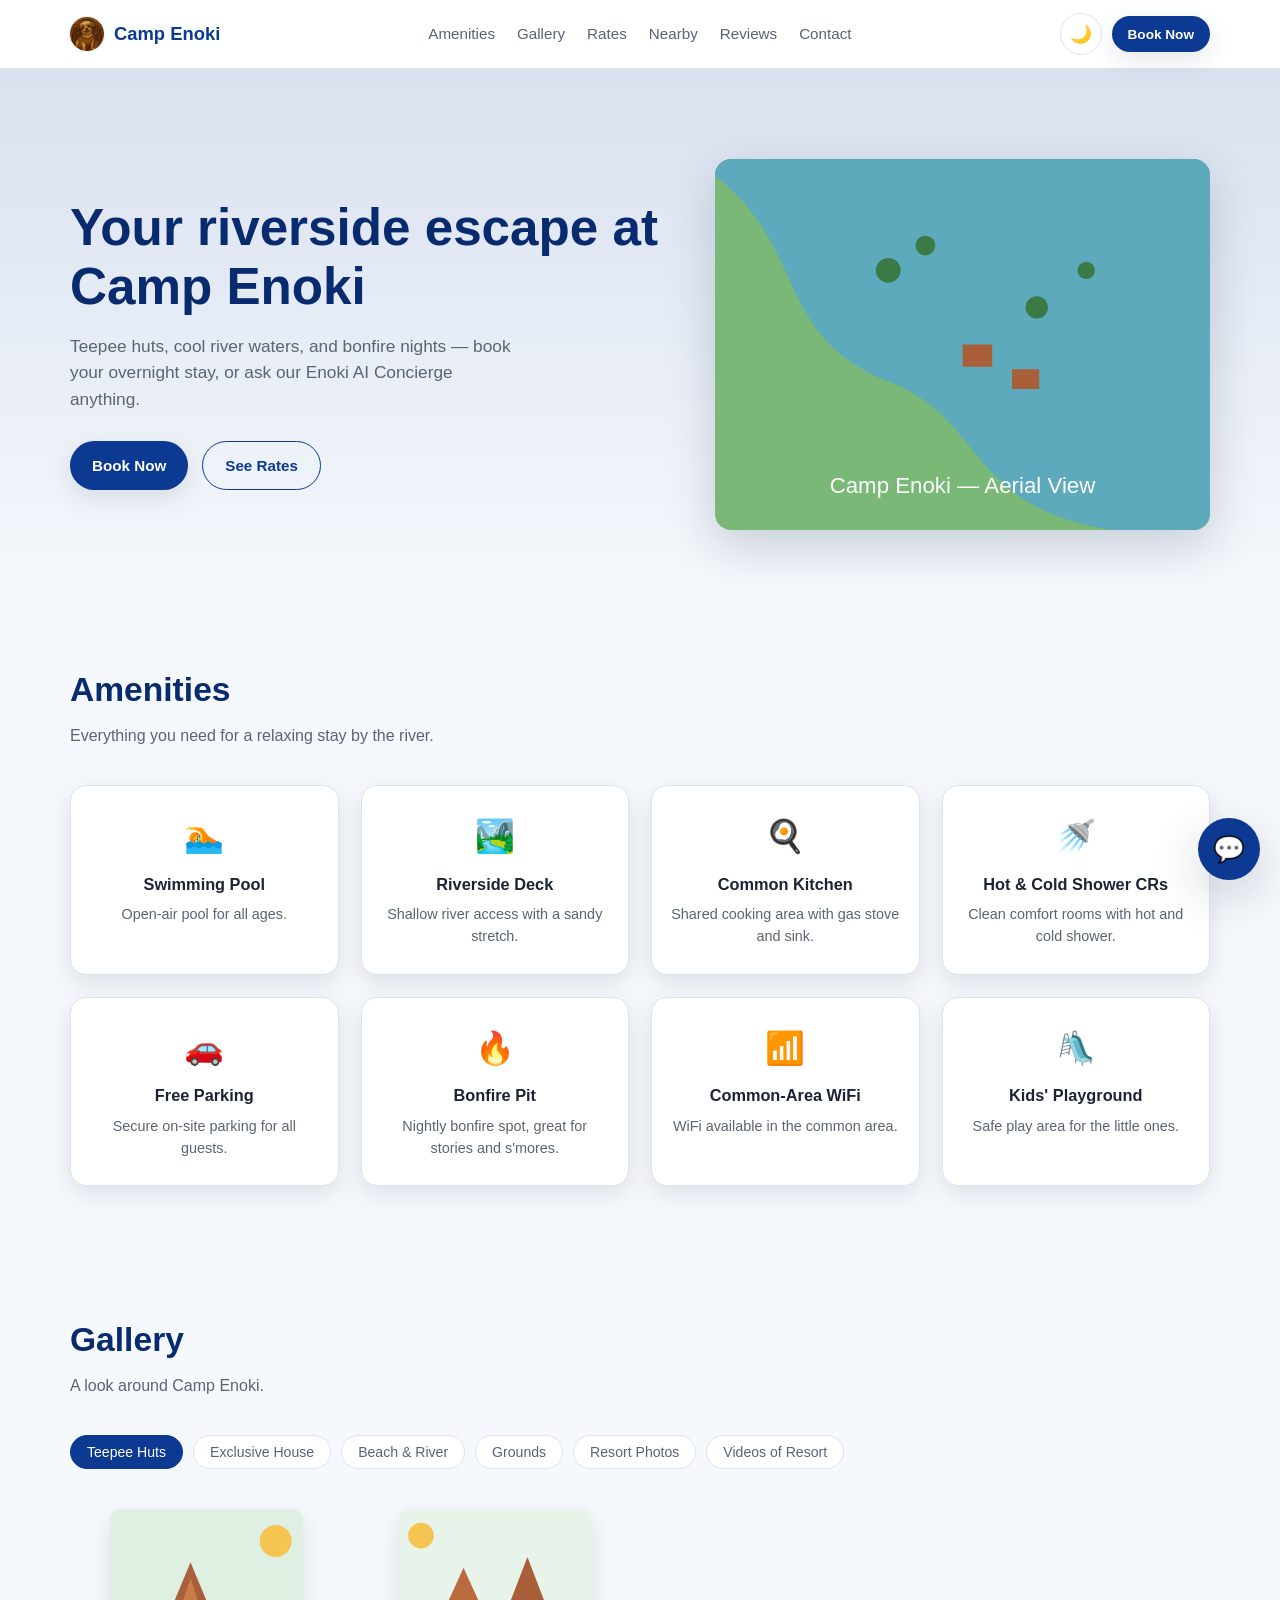
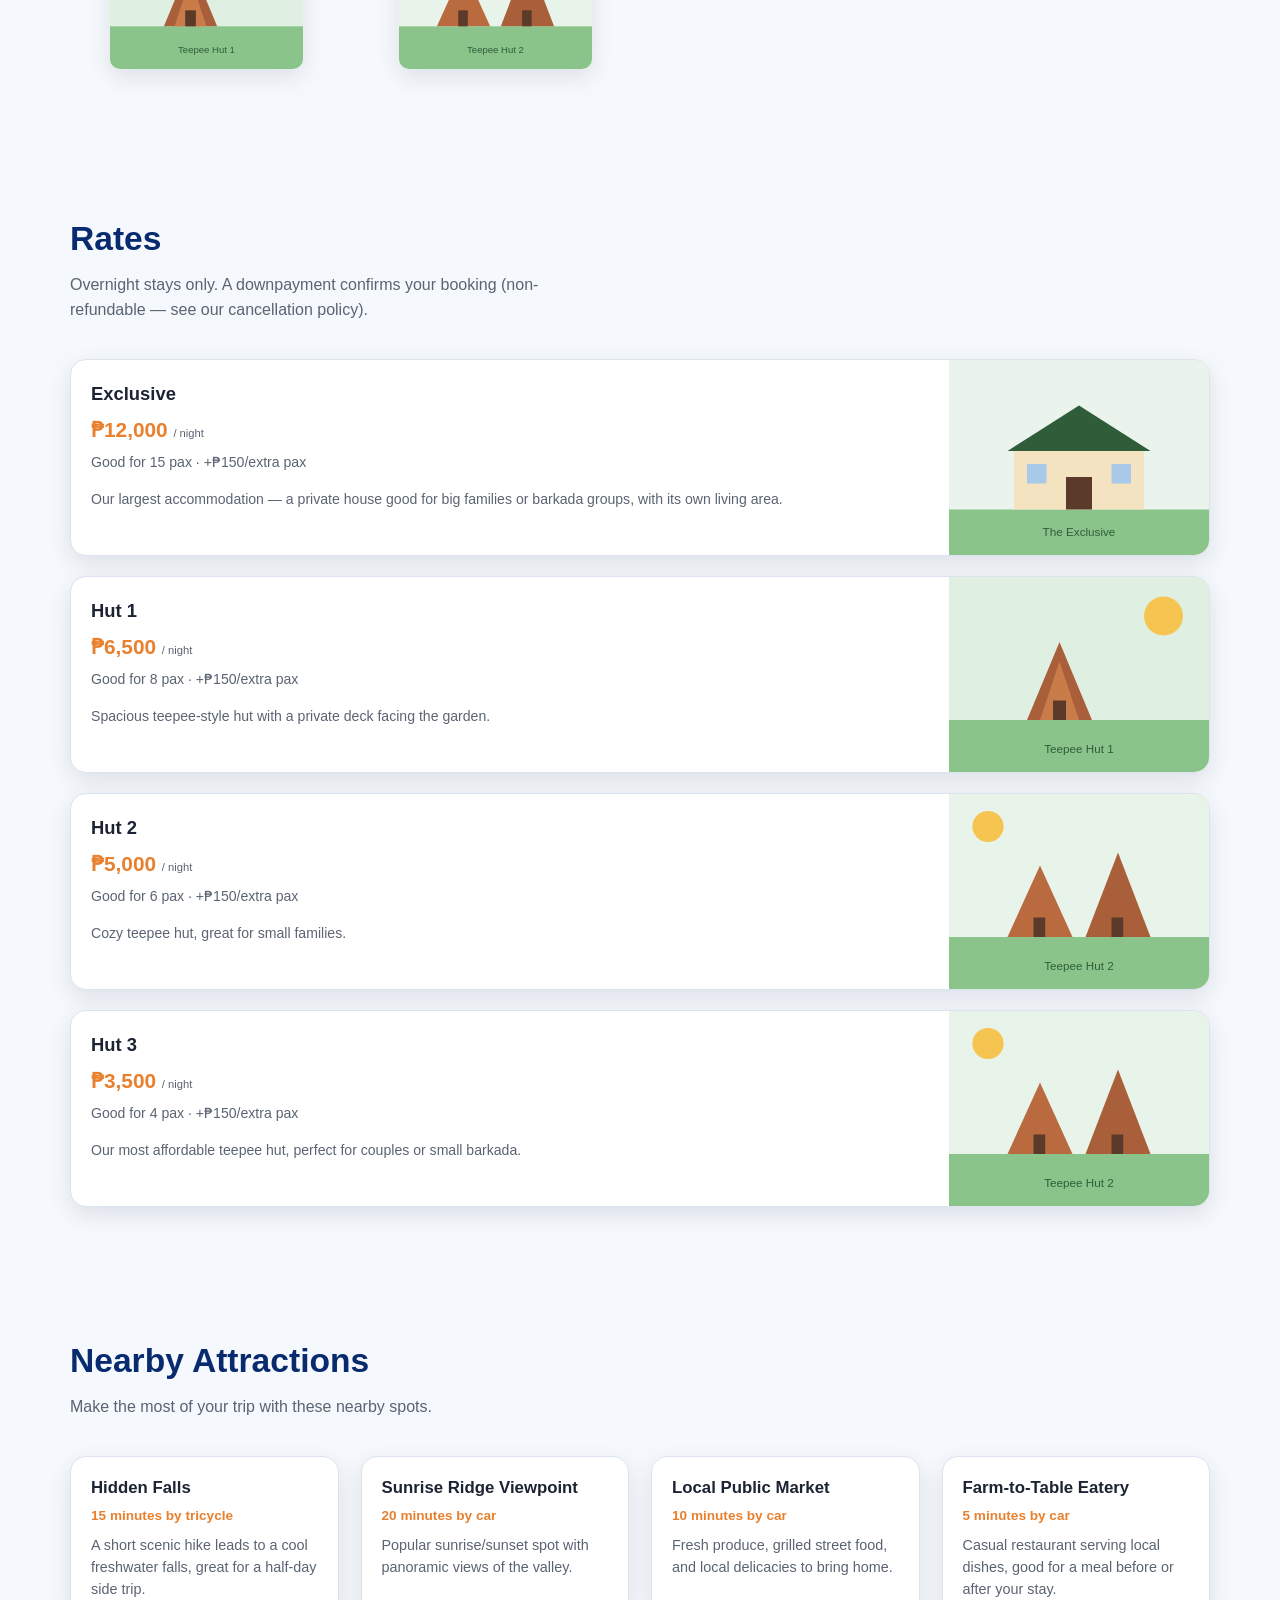
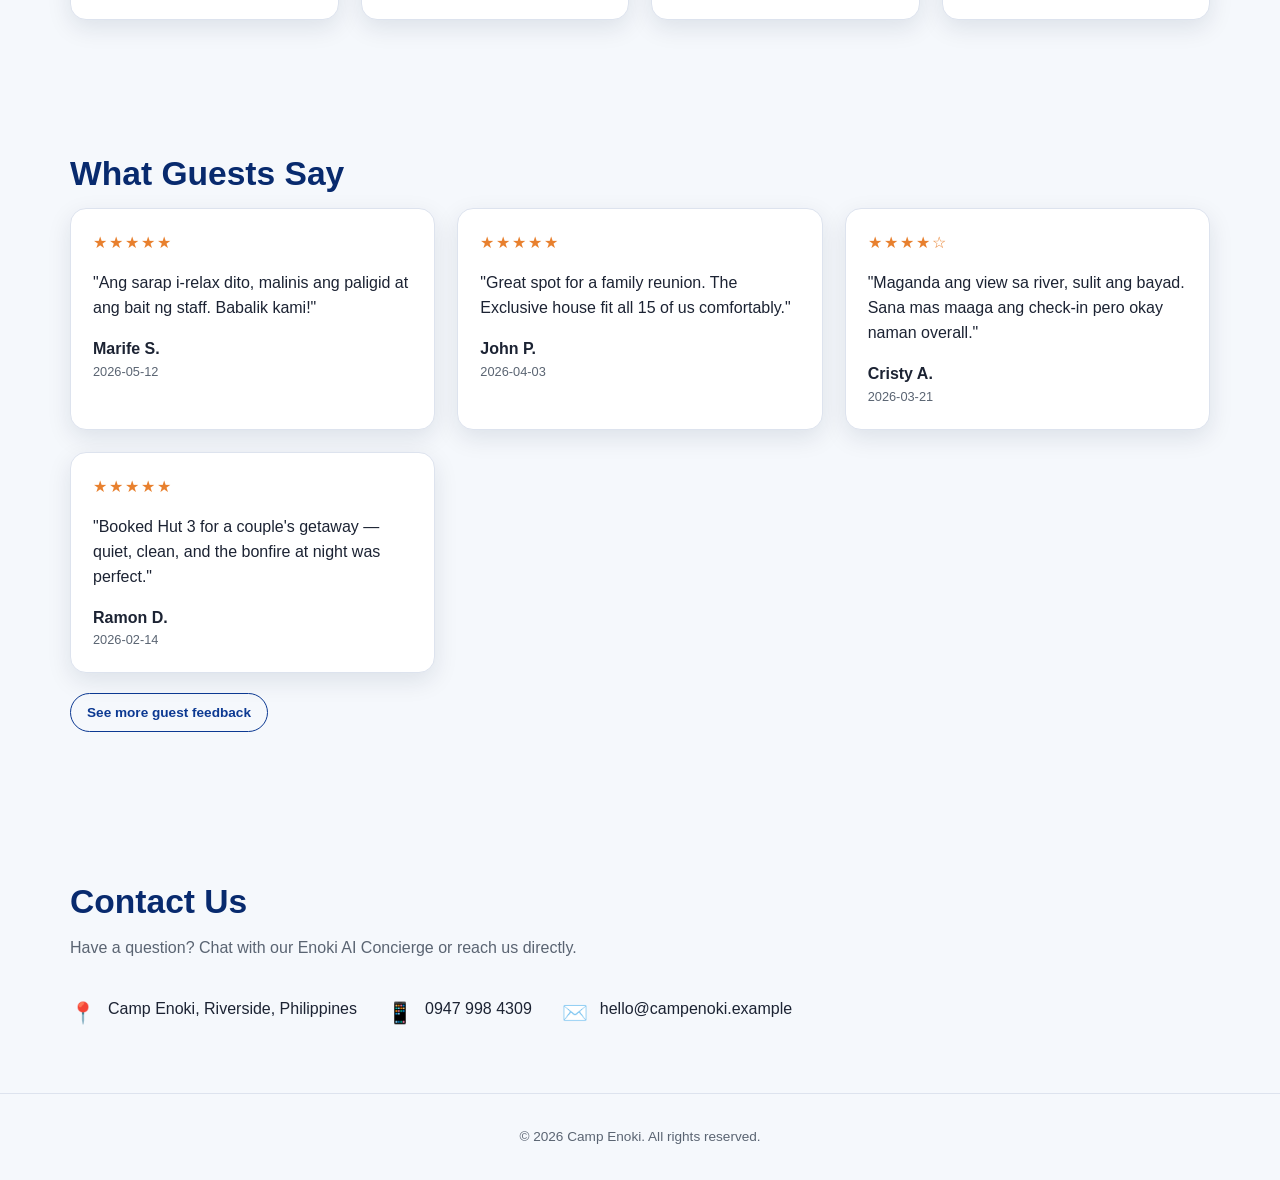
==== commit 0d451320: "Use the real Camp Enoki logo in the header instead of a tent emoji placeholder" ====
--- a/index.html
+++ b/index.html
@@ -16,7 +16,7 @@
 <header class="site-header">
   <div class="wrap">
     <a class="brand" href="#top">
-      <span class="brand-logo">🏕️</span>
+      <img class="brand-logo" src="icons/icon-192.png" alt="Camp Enoki logo" />
       <span id="brandName">Camp Enoki</span>
     </a>
     <nav>
--- a/css/styles.css
+++ b/css/styles.css
@@ -74,7 +74,7 @@
 }
 .site-header .wrap { display: flex; align-items: center; justify-content: space-between; height: 68px; }
 .brand { display: flex; align-items: center; gap: 10px; font-weight: 700; font-size: 1.15rem; color: var(--brand); text-decoration: none; }
-.brand-logo { width: 34px; height: 34px; border-radius: 50%; background: var(--brand); display: grid; place-items: center; color: #fff; font-size: 1.1rem; }
+.brand-logo { width: 34px; height: 34px; border-radius: 50%; object-fit: cover; flex-shrink: 0; box-shadow: 0 0 0 1px rgba(0,0,0,.08); }
 .nav-links { display: flex; gap: 22px; list-style: none; margin: 0; padding: 0; }
 .nav-links a { text-decoration: none; font-weight: 500; color: var(--text-muted); font-size: 0.95rem; transition: color .15s; }
 .nav-links a:hover { color: var(--brand); }
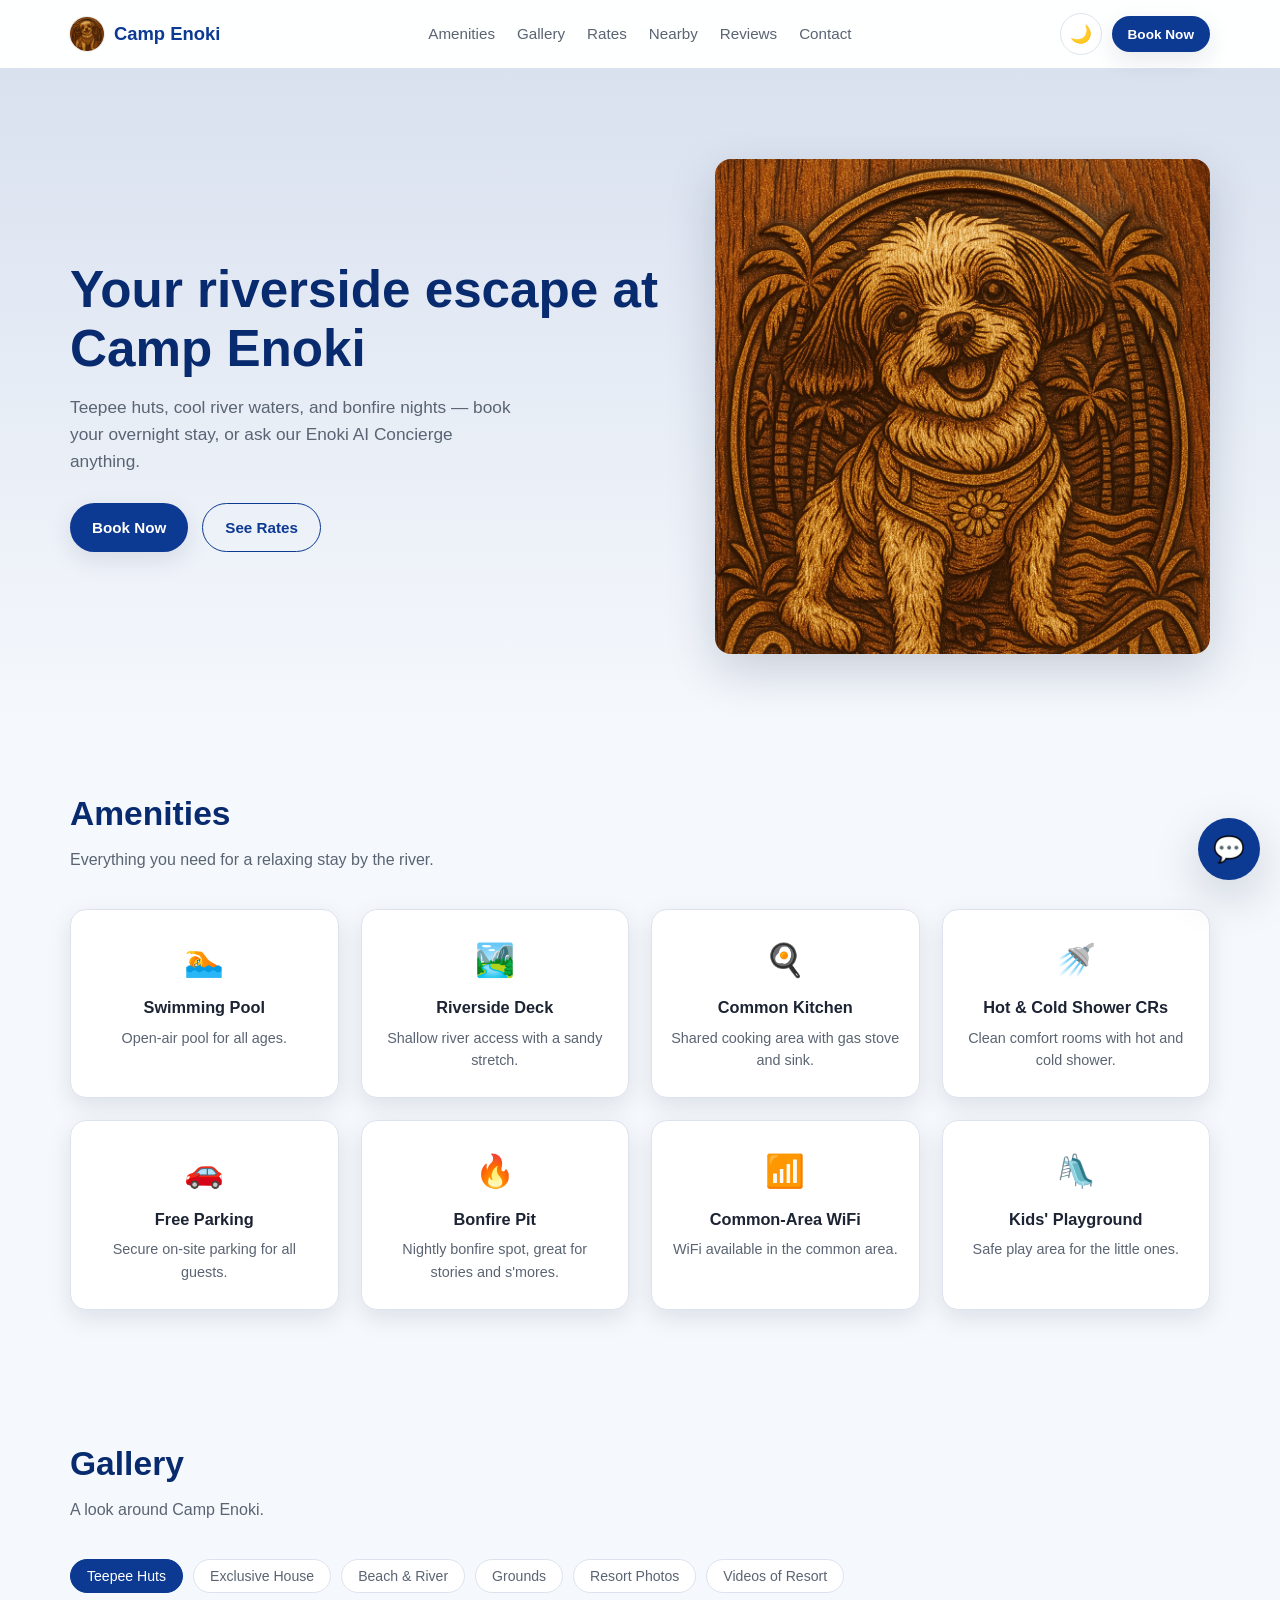
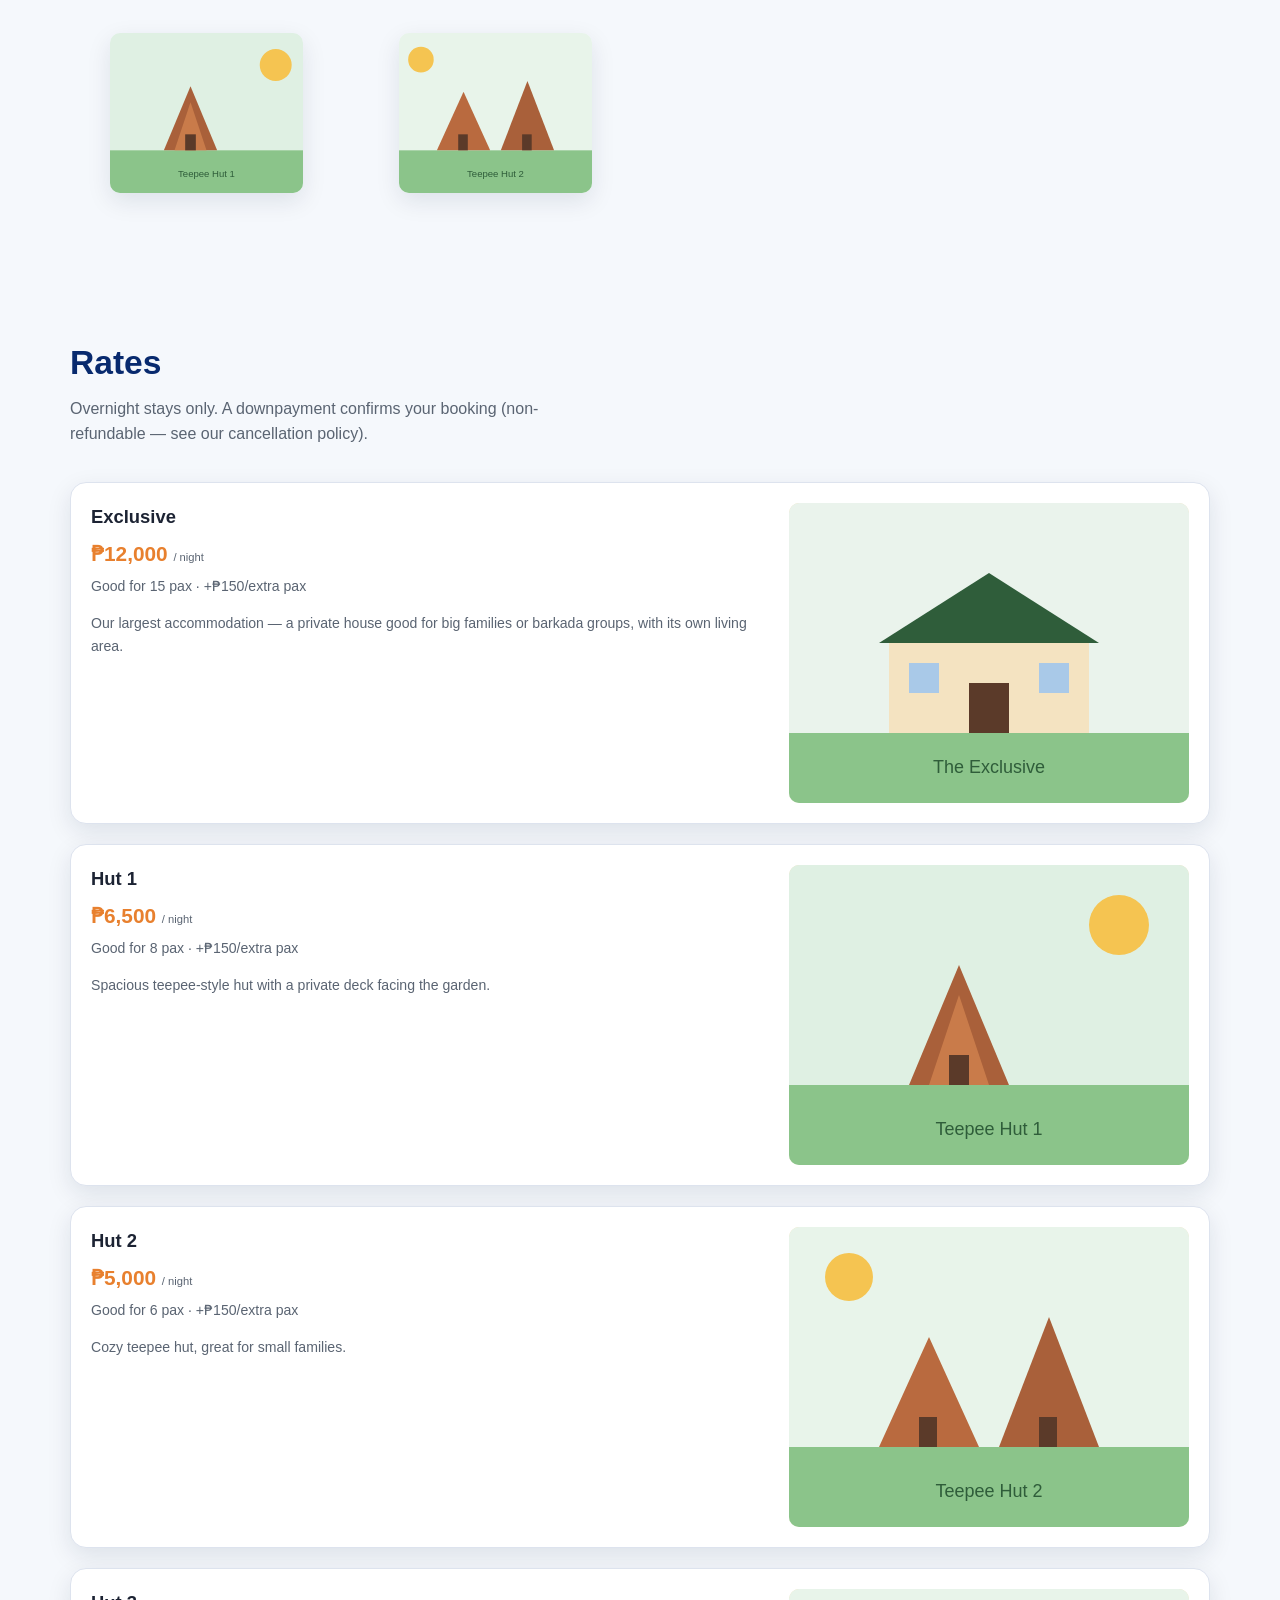
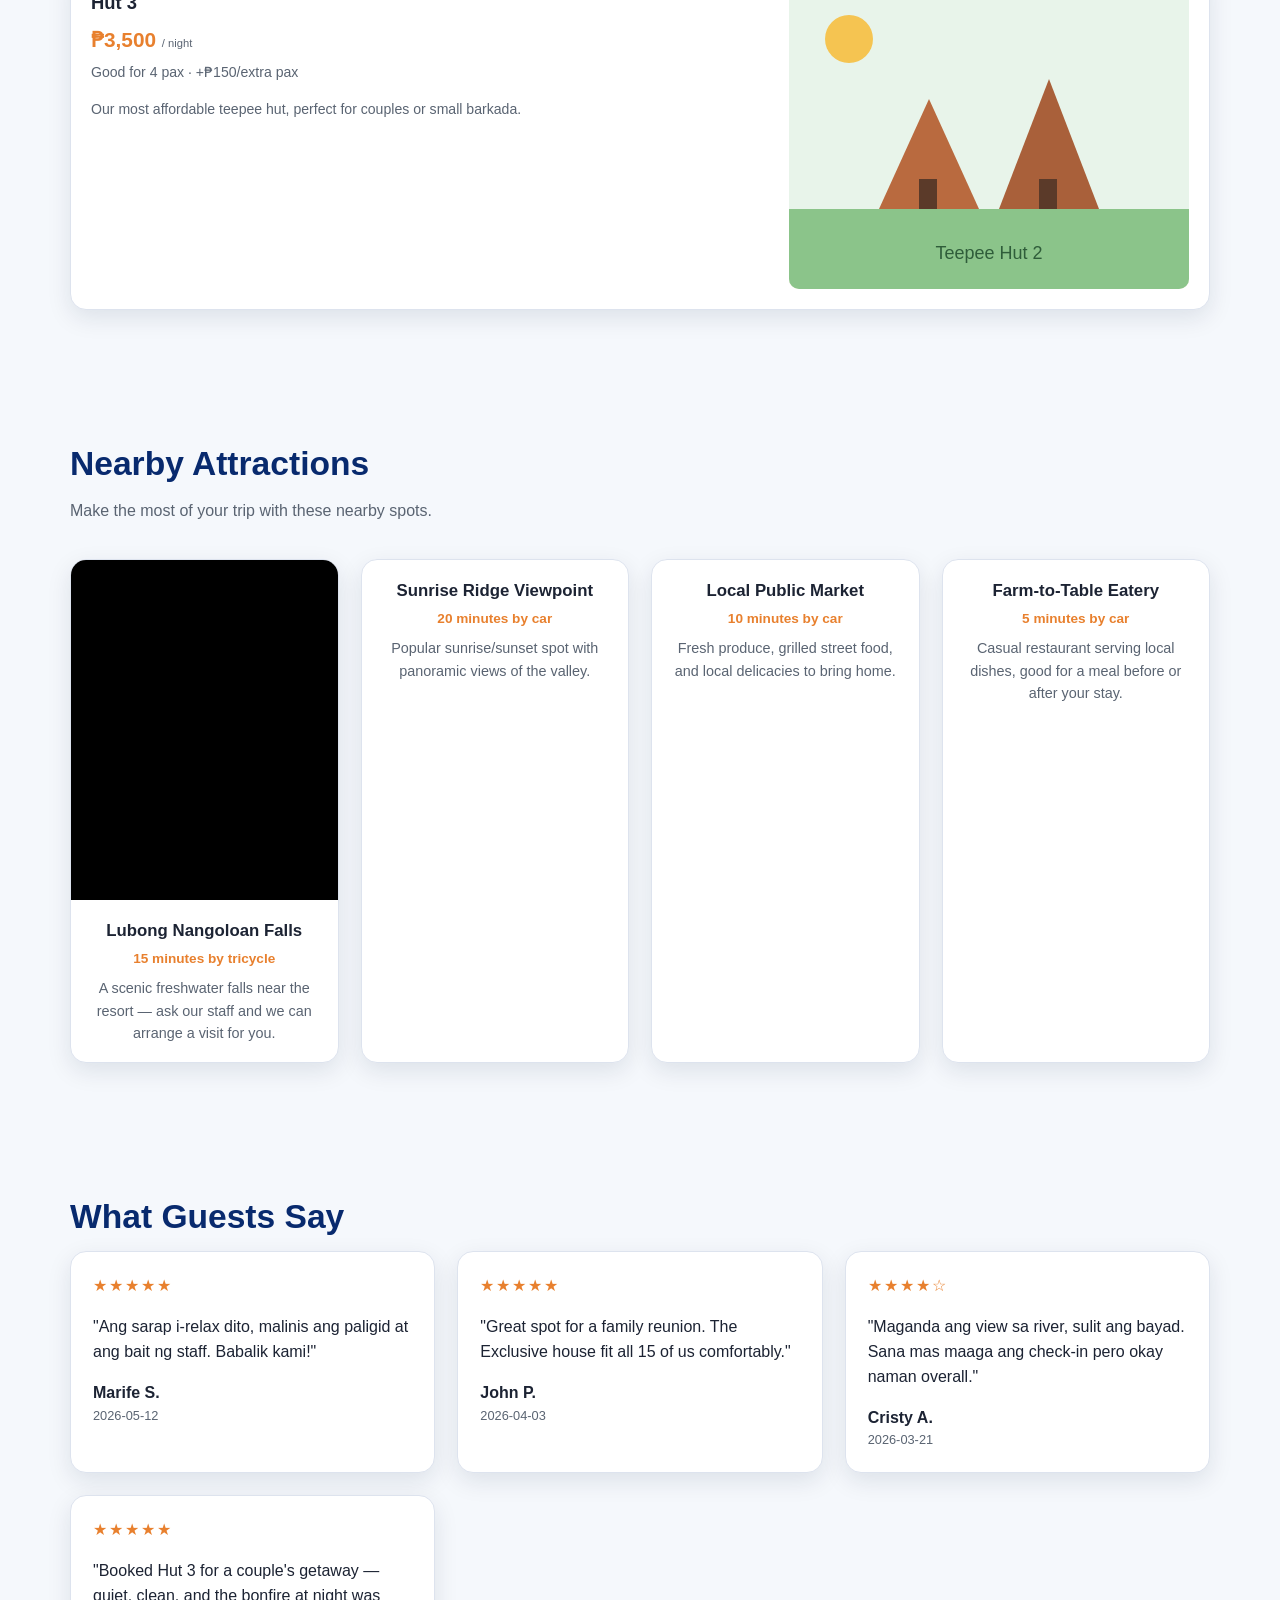
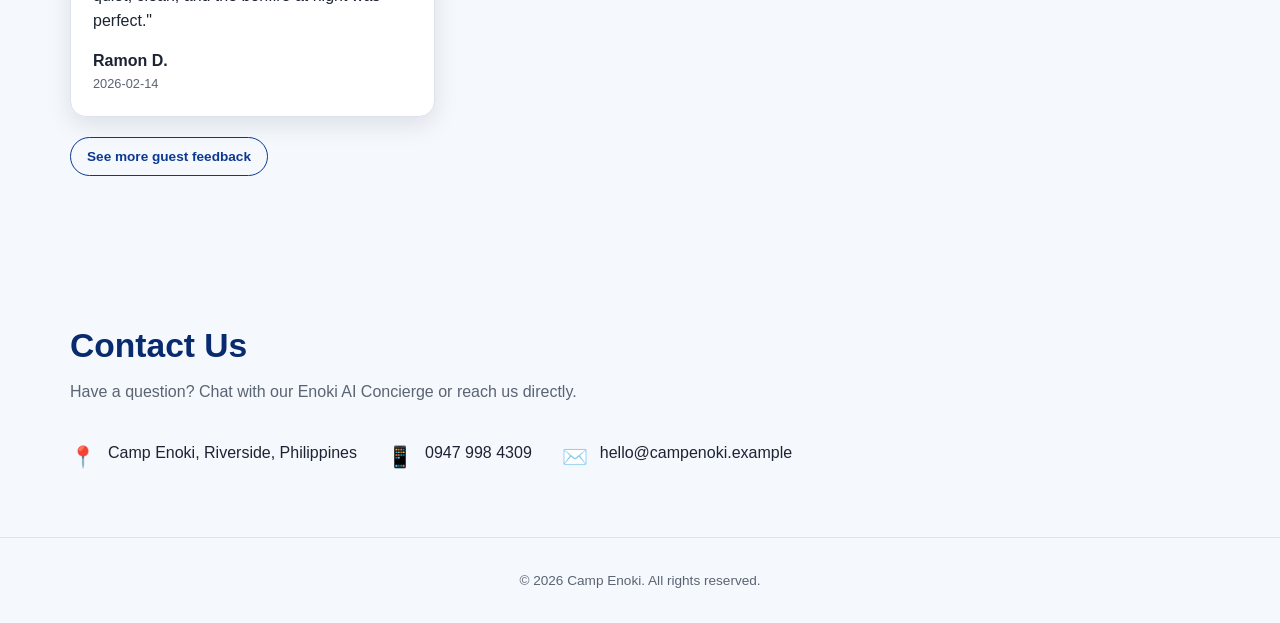
==== commit 7cc86063: "Use the real Camp Enoki logo for the hero image instead of the placeholder aerial illustration" ====
--- a/index.html
+++ b/index.html
@@ -49,7 +49,7 @@
         </div>
       </div>
       <div class="hero-art">
-        <img src="images/aerial-1.svg" alt="Camp Enoki aerial view" />
+        <img src="icons/icon-512.png" alt="Camp Enoki logo" />
       </div>
     </div>
   </section>
--- a/css/styles.css
+++ b/css/styles.css
@@ -145,13 +145,17 @@
 .amenity-card p { margin: 0; color: var(--text-muted); font-size: 0.9rem; }
 
 .rates-list { display: flex; flex-direction: column; gap: 20px; }
-.rate-card { display: flex; flex-direction: row; align-items: stretch; }
-.rate-card-info { flex: 1; min-width: 0; padding: 20px; }
-.rate-card-photo { width: 260px; flex-shrink: 0; }
-.rate-card-photo img { width: 100%; height: 100%; object-fit: cover; display: block; background: var(--sand); }
+.rate-card { display: flex; flex-direction: row; align-items: flex-start; }
+.rate-card-info { flex: 1 1 0; min-width: 0; padding: 20px; }
+/* Rates photos are often a full designed promo poster (pricing, contact info, logos
+   baked into the graphic), not a candid scenery shot — cropping it (object-fit:cover)
+   can cut off real content, so it gets real width and shows at its natural aspect
+   ratio instead of being squeezed into a slim fixed-width column. */
+.rate-card-photo { width: 42%; max-width: 420px; flex-shrink: 0; padding: 20px 20px 20px 0; }
+.rate-card-photo img { width: 100%; height: auto; display: block; border-radius: var(--radius-sm); background: var(--sand); }
 @media (max-width: 700px) {
   .rate-card { flex-direction: column-reverse; }
-  .rate-card-photo { width: 100%; height: 200px; }
+  .rate-card-photo { width: 100%; max-width: none; padding: 16px 16px 0; }
 }
 
 .rate-card h3 { margin: 0; font-size: 1.15rem; }
@@ -182,7 +186,8 @@
 .gallery-item img { height: 160px; width: 100%; object-fit: cover; }
 .gallery-item .gallery-video-frame { width: 100%; height: 260px; display: block; background: #000; }
 
-.attraction-card .card-body { display: flex; flex-direction: column; gap: 4px; }
+.attraction-media { width: 100%; height: 340px; object-fit: cover; display: block; border: none; background: #000; }
+.attraction-card .card-body { display: flex; flex-direction: column; align-items: center; gap: 4px; text-align: center; }
 .attraction-card h3 { margin: 0; font-size: 1.05rem; }
 .attraction-card .distance { color: var(--accent); font-size: 0.85rem; font-weight: 600; }
 .attraction-card p { margin: 4px 0 0; color: var(--text-muted); font-size: 0.9rem; }
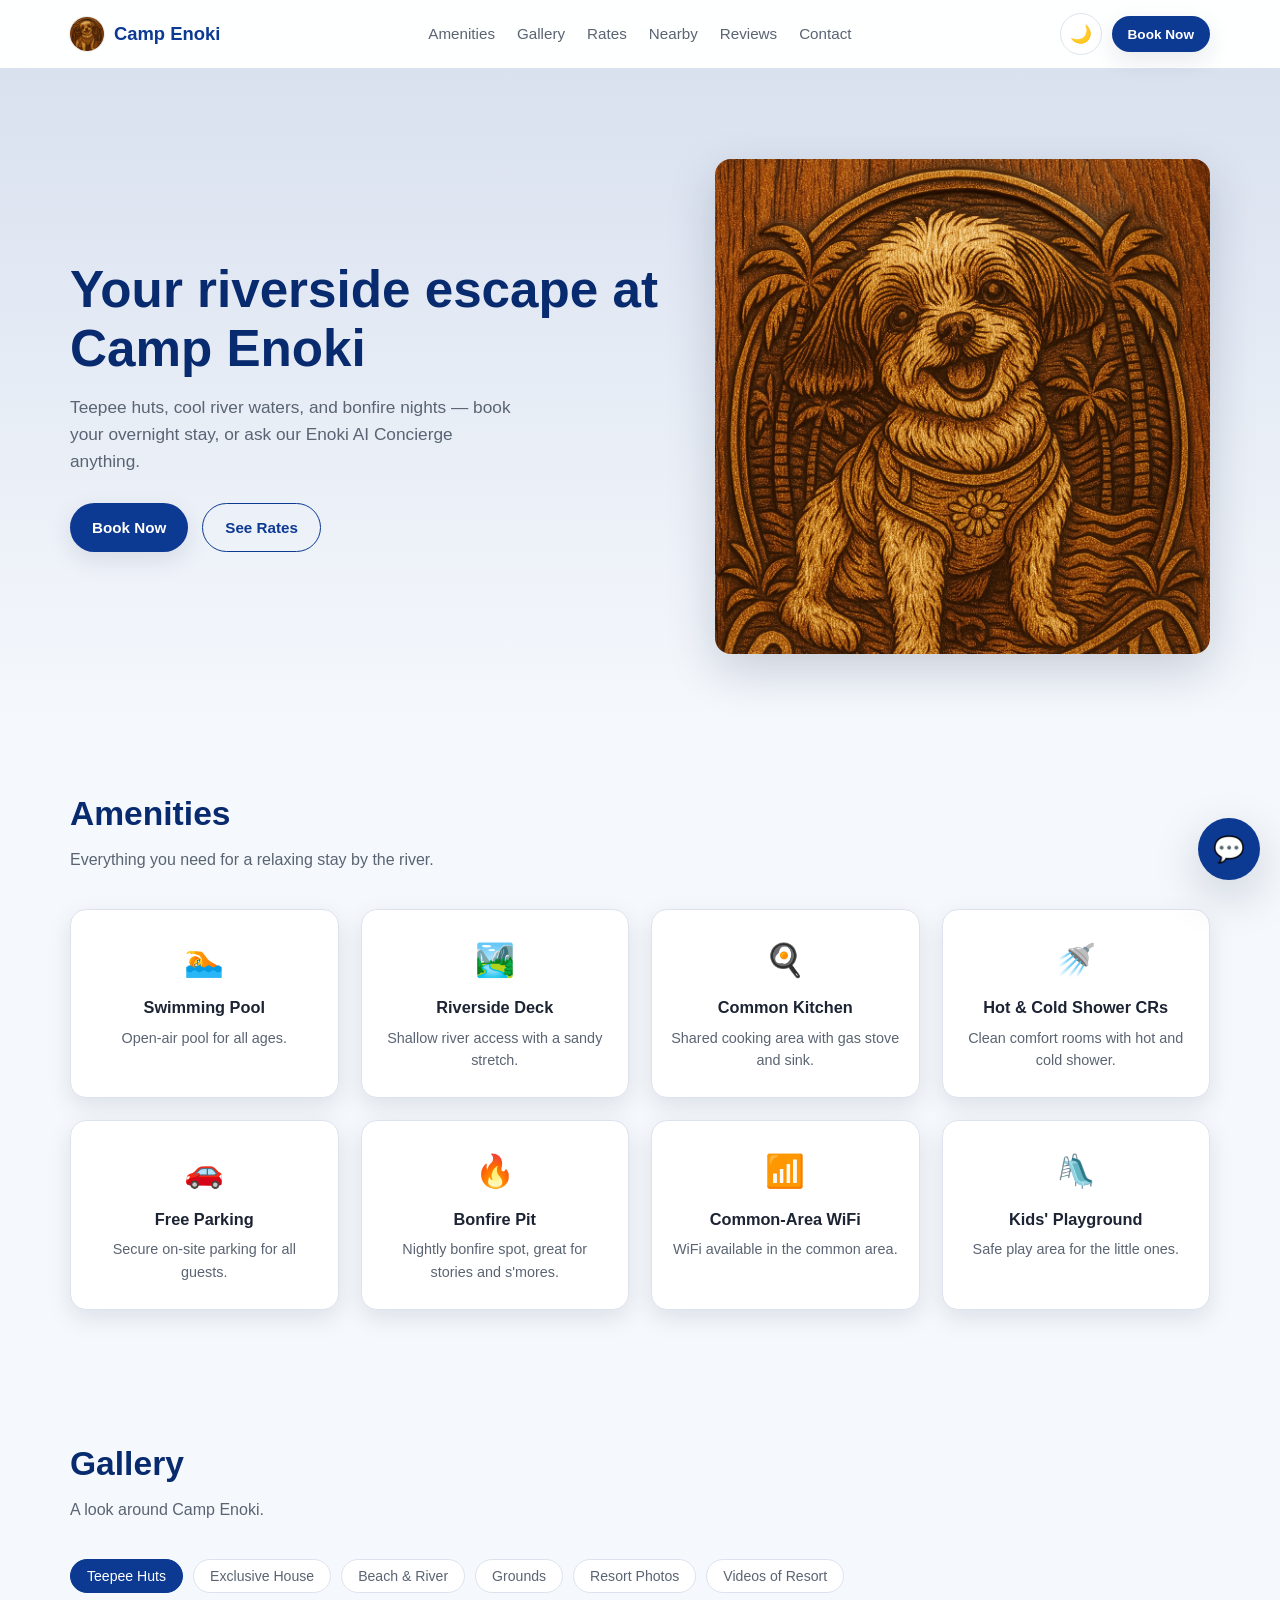
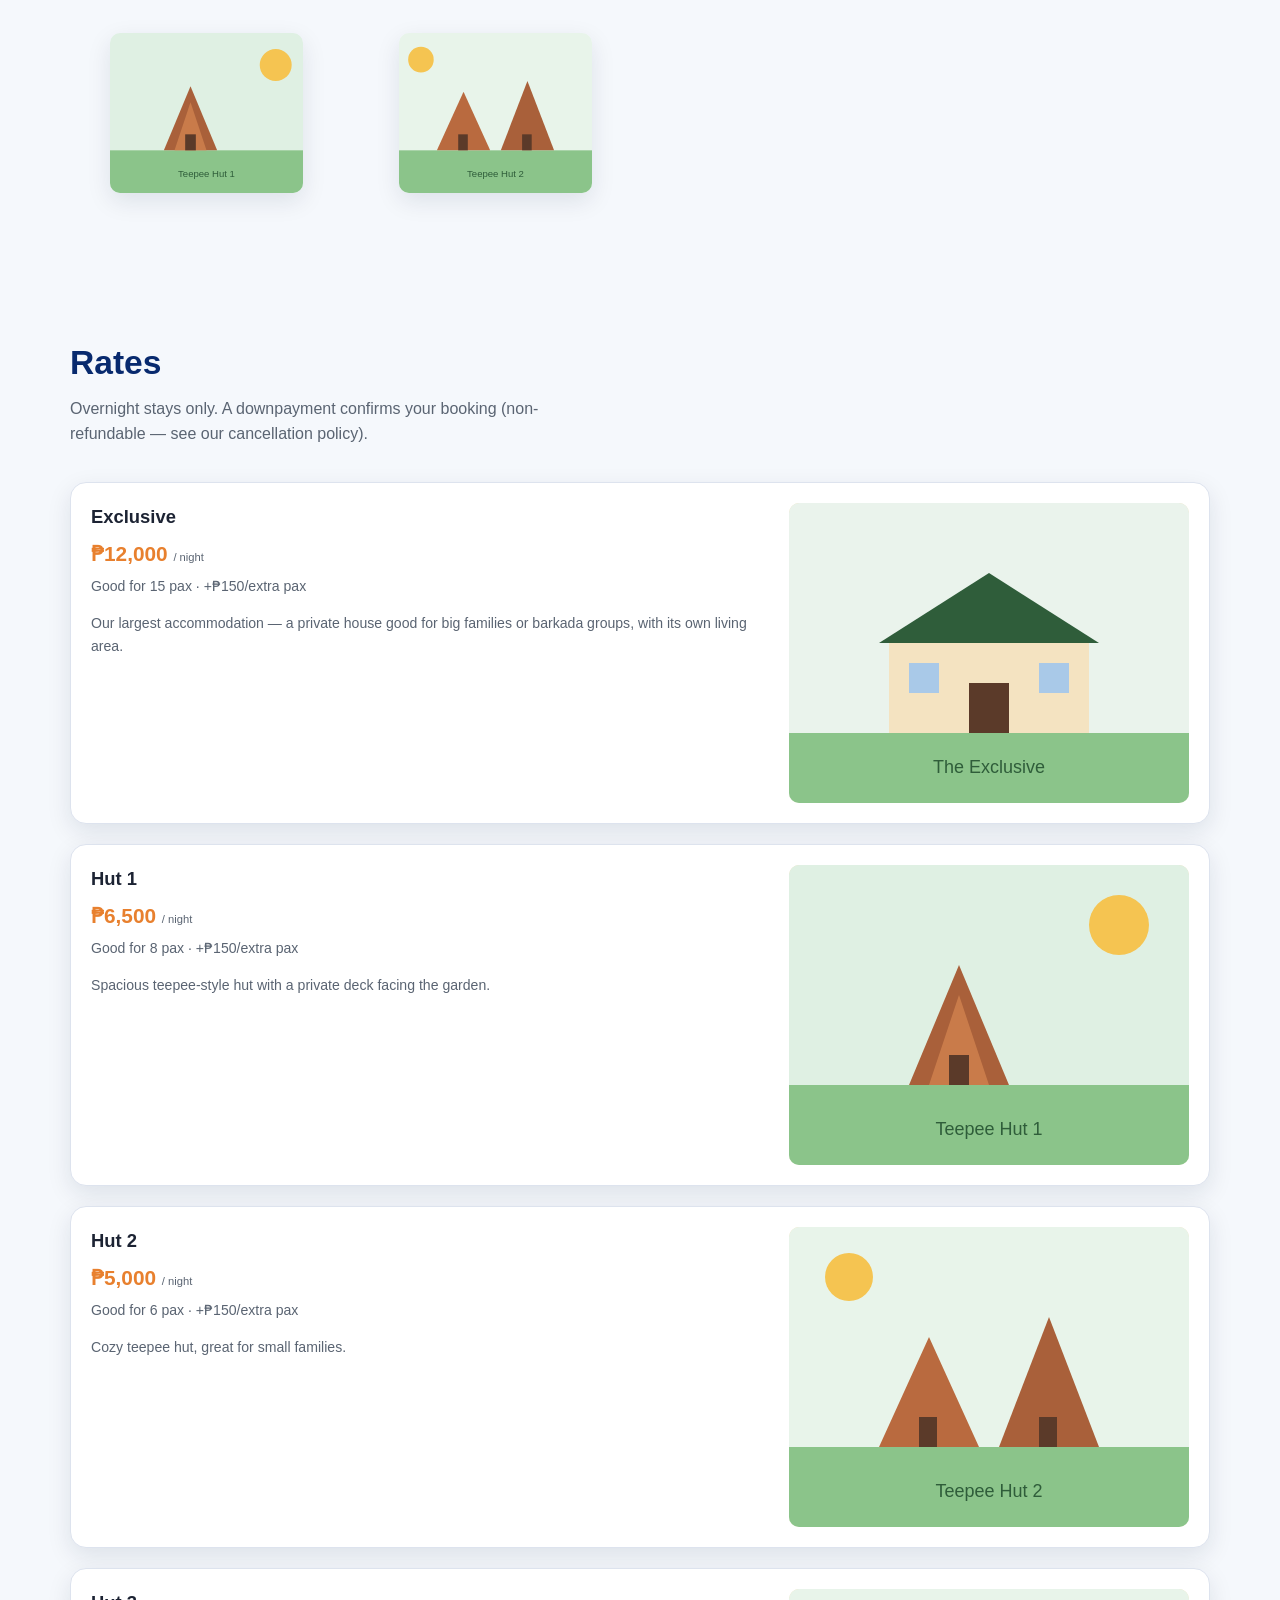
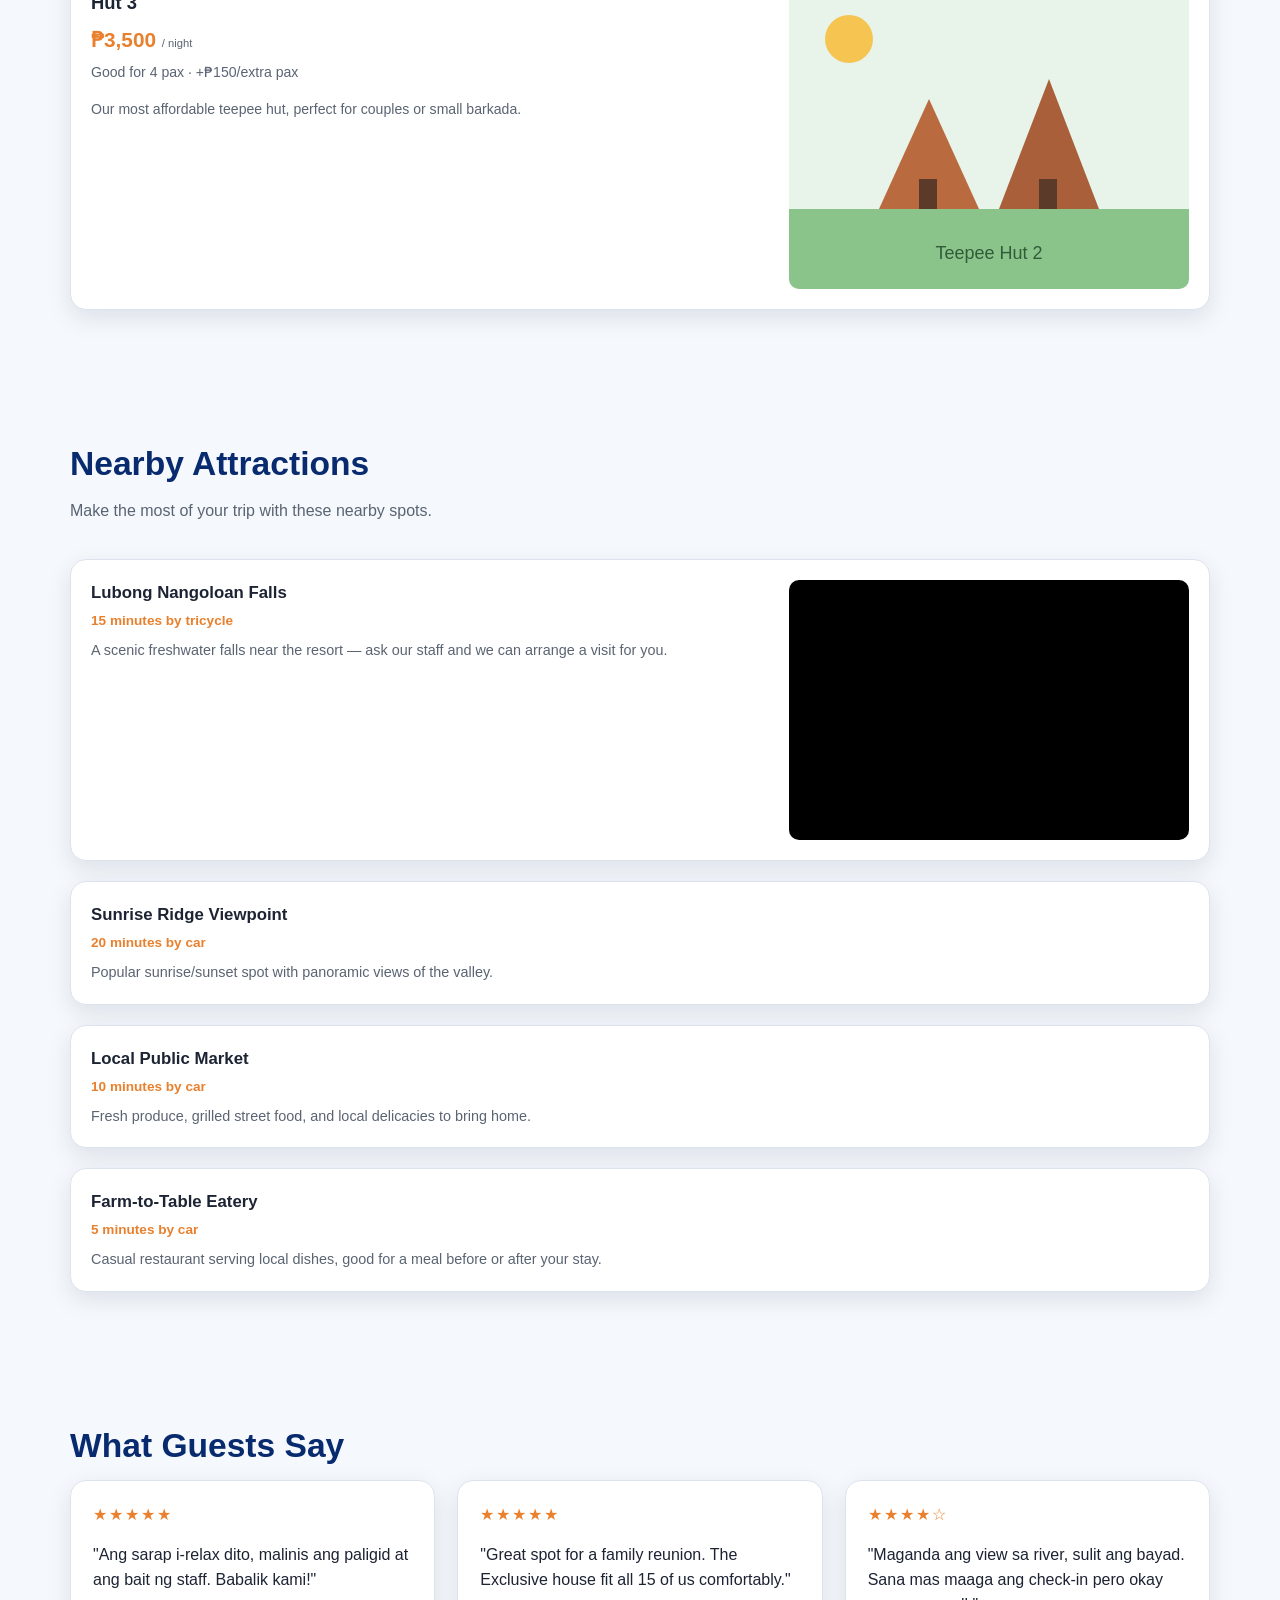
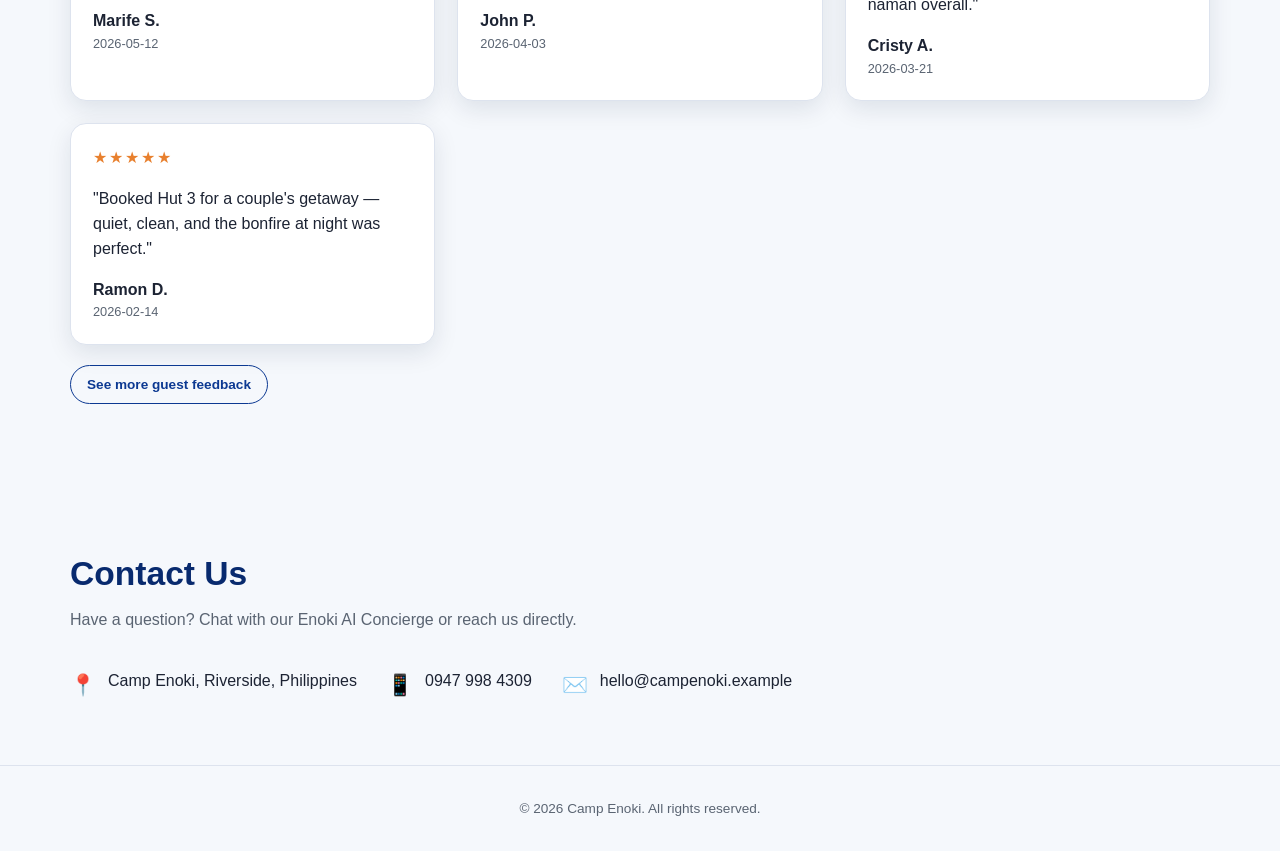
==== commit f1187782: "Redesign Attractions to match the Rates row layout (text left, media right) Was a 4-column grid with" ====
--- a/index.html
+++ b/index.html
@@ -83,7 +83,7 @@
     <div class="wrap">
       <h2 class="section-title">Nearby Attractions</h2>
       <p class="section-sub">Make the most of your trip with these nearby spots.</p>
-      <div class="grid grid-4" id="attractionsGrid"></div>
+      <div class="attractions-list" id="attractionsGrid"></div>
     </div>
   </section>
 
--- a/css/styles.css
+++ b/css/styles.css
@@ -186,8 +186,17 @@
 .gallery-item img { height: 160px; width: 100%; object-fit: cover; }
 .gallery-item .gallery-video-frame { width: 100%; height: 260px; display: block; background: #000; }
 
-.attraction-media { width: 100%; height: 340px; object-fit: cover; display: block; border: none; background: #000; }
-.attraction-card .card-body { display: flex; flex-direction: column; align-items: center; gap: 4px; text-align: center; }
+.attractions-list { display: flex; flex-direction: column; gap: 20px; }
+.attraction-card { display: flex; flex-direction: row; align-items: stretch; }
+.attraction-card-info { flex: 1 1 0; min-width: 0; padding: 20px; display: flex; flex-direction: column; gap: 4px; text-align: left; }
+.attraction-media-wrap { width: 42%; max-width: 420px; flex-shrink: 0; padding: 20px 20px 20px 0; }
+.attraction-media { width: 100%; height: 100%; min-height: 260px; object-fit: cover; display: block; border: none; border-radius: var(--radius-sm); background: #000; }
+@media (max-width: 700px) {
+  .attraction-card { flex-direction: column-reverse; }
+  .attraction-media-wrap { width: 100%; max-width: none; padding: 16px 16px 0; }
+  .attraction-media { min-height: 220px; }
+}
+
 .attraction-card h3 { margin: 0; font-size: 1.05rem; }
 .attraction-card .distance { color: var(--accent); font-size: 0.85rem; font-weight: 600; }
 .attraction-card p { margin: 4px 0 0; color: var(--text-muted); font-size: 0.9rem; }
